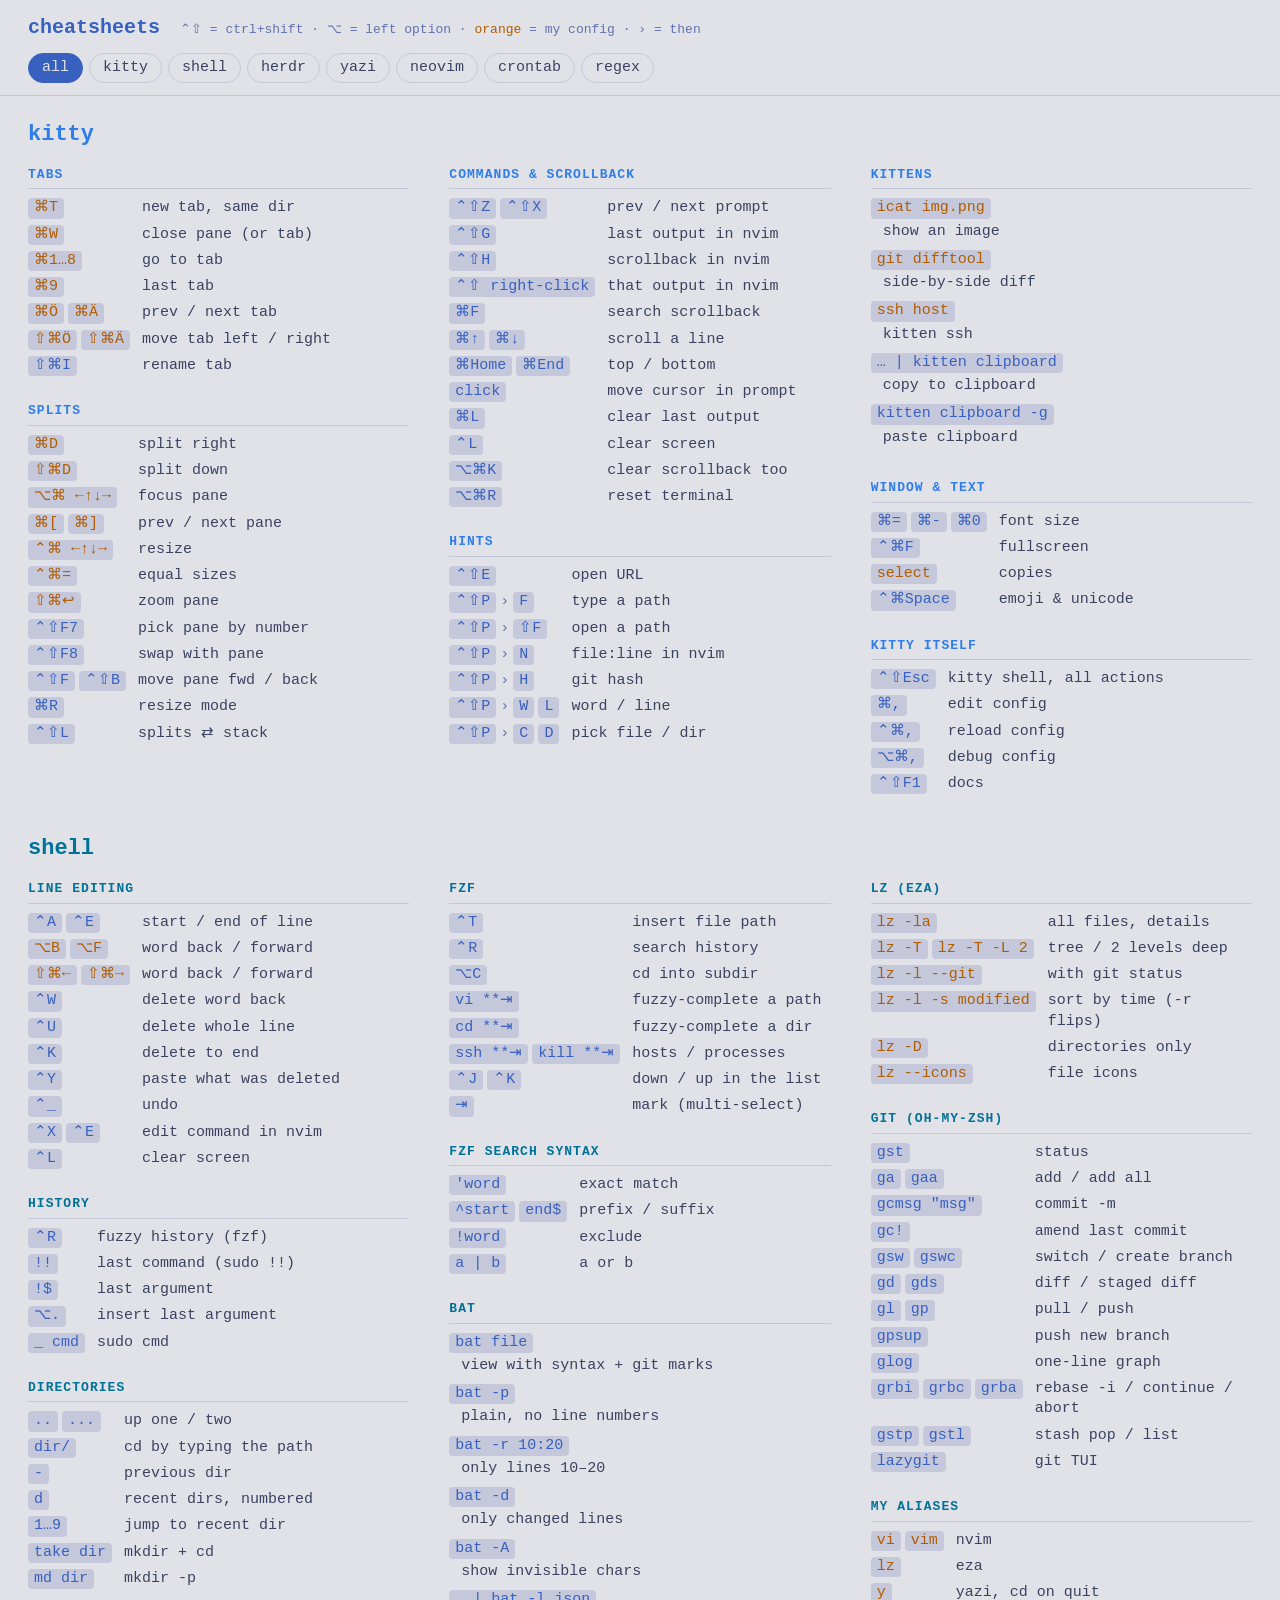
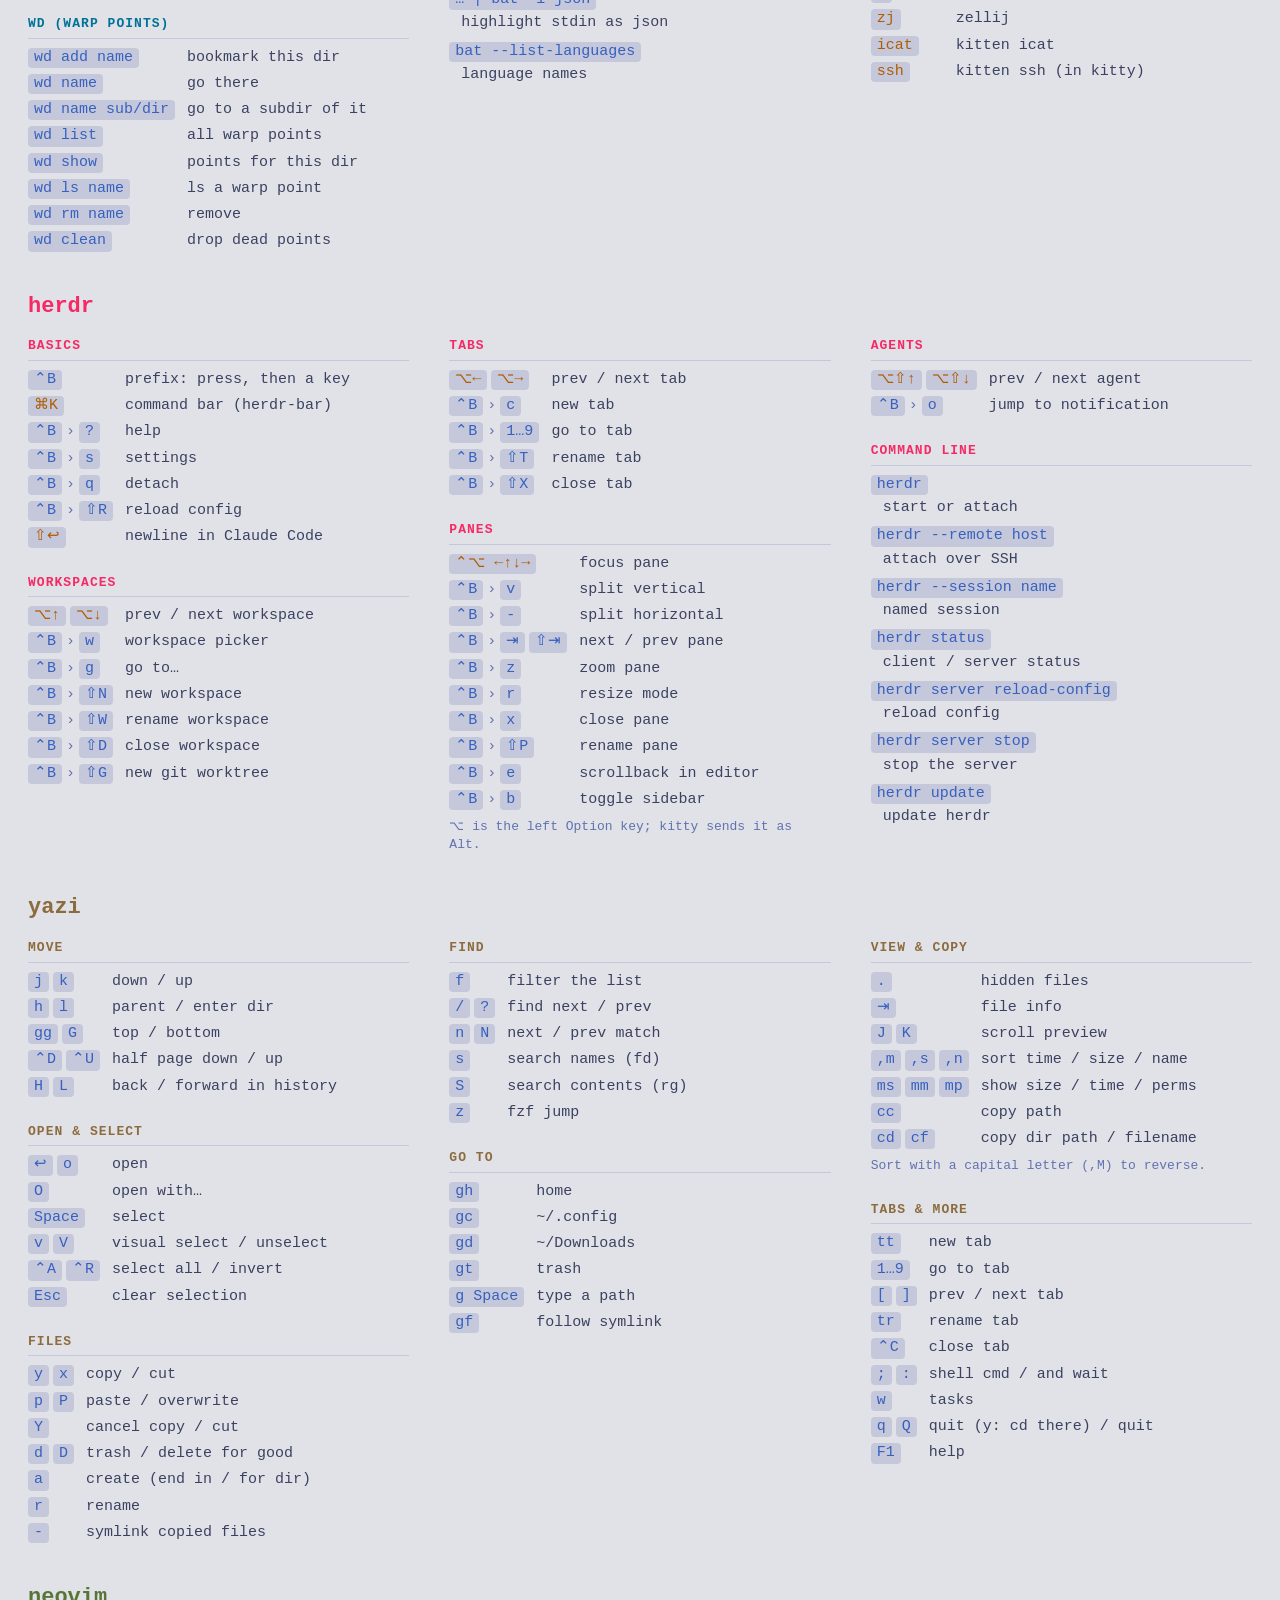
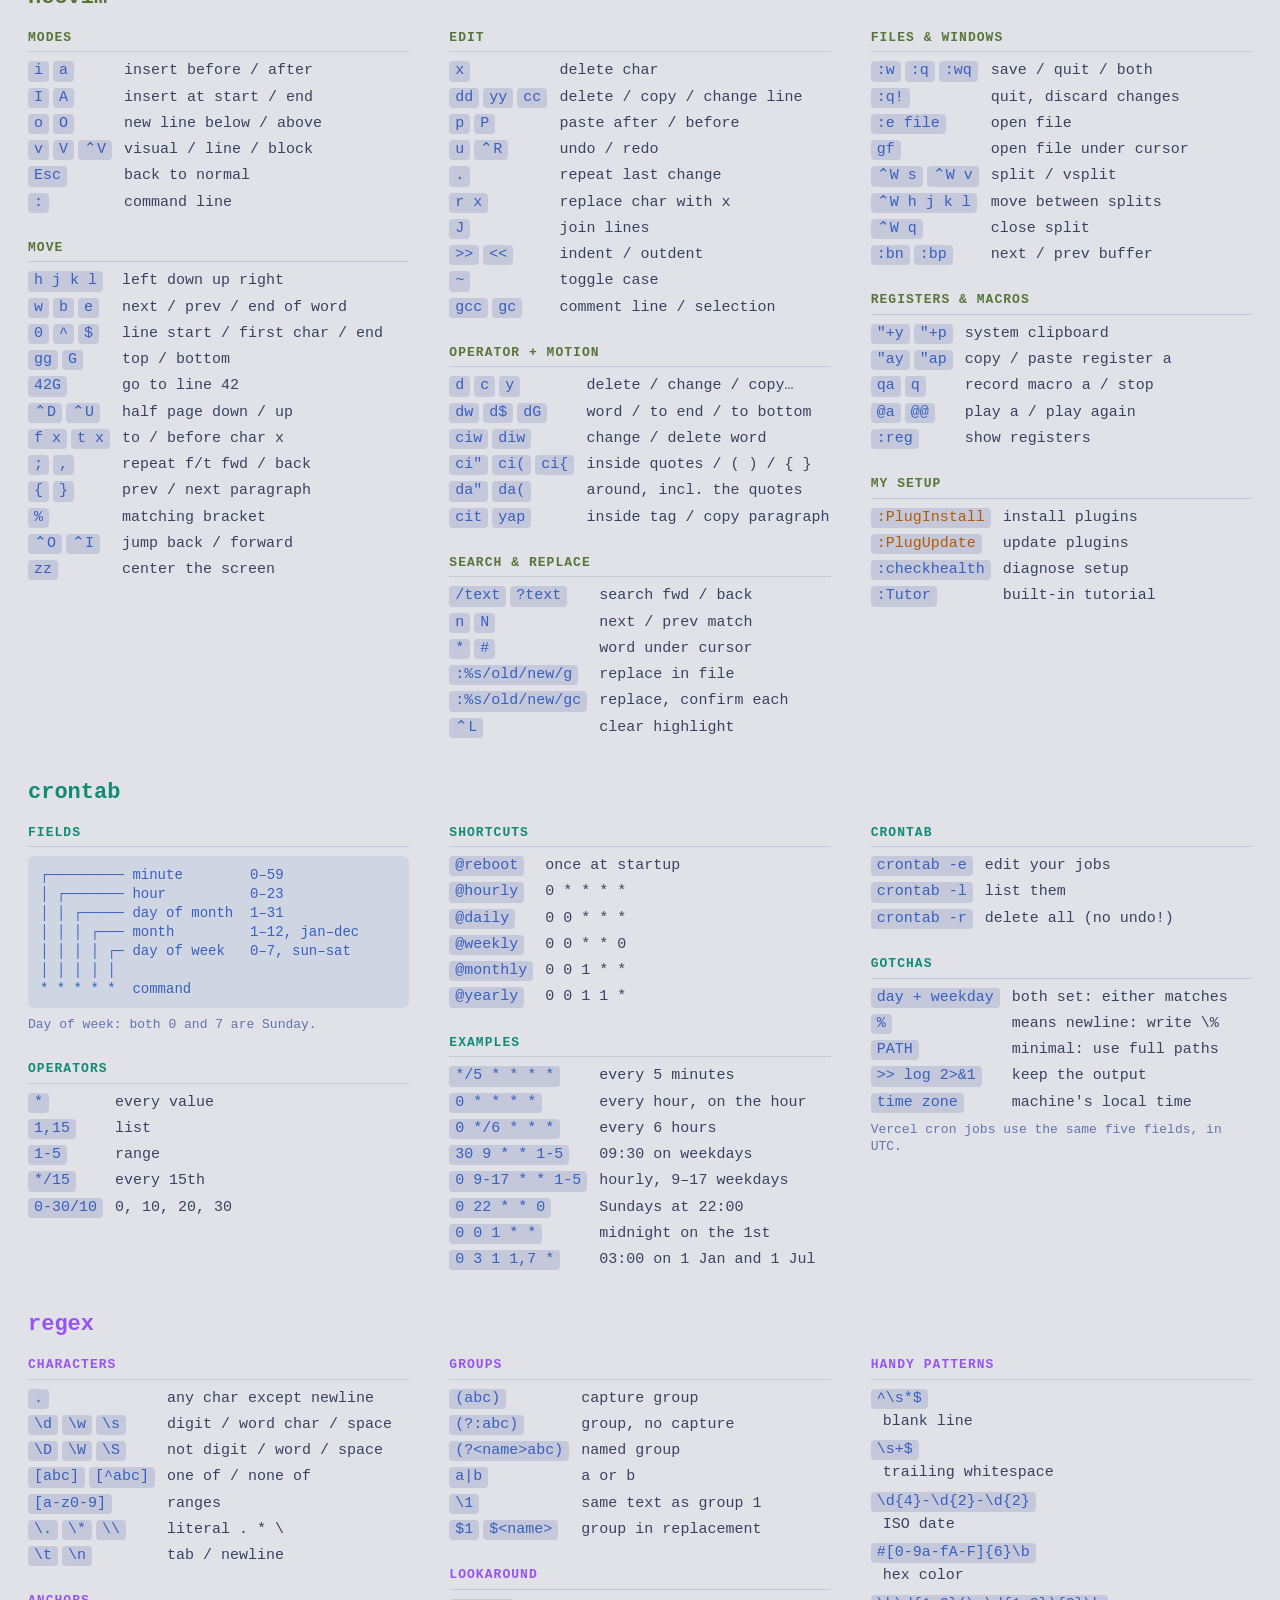
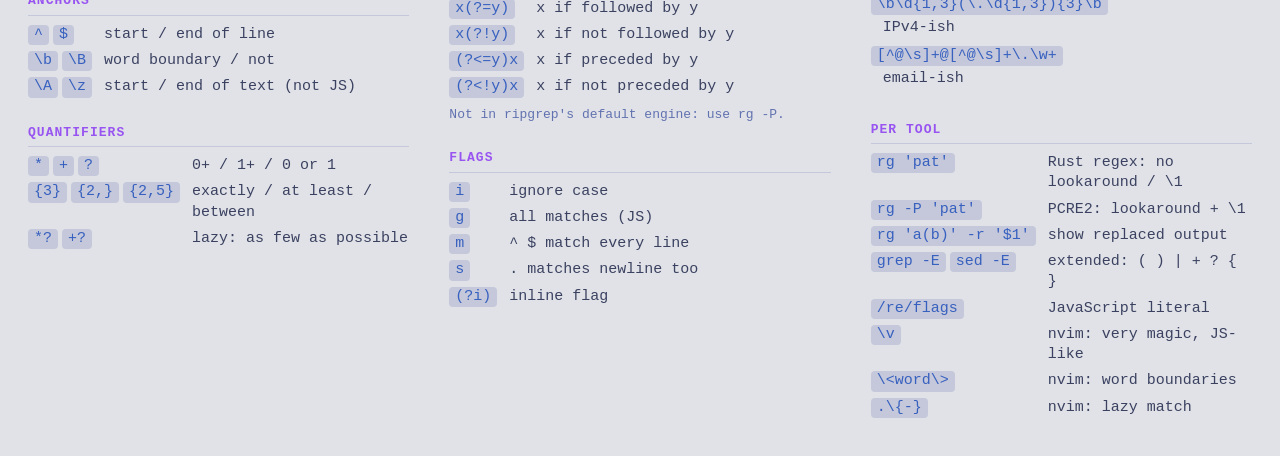
==== index.html @ fcb1e3c3 "Turn the kitty PNG into a cheatsheets website A static site for cheatsheet.kumara.dev with sheets fo" ====
<!doctype html>
<html lang="en">
<head>
  <meta charset="utf-8">
  <meta name="viewport" content="width=device-width, initial-scale=1, viewport-fit=cover">
  <title>cheatsheets</title>
  <meta name="description" content="Juhani Kumara's cheatsheets: kitty, shell, herdr, yazi, neovim, crontab and regex.">
  <meta name="theme-color" content="#1a1b26" media="(prefers-color-scheme: dark)">
  <meta name="theme-color" content="#e1e2e7" media="(prefers-color-scheme: light)">
  <meta name="apple-mobile-web-app-capable" content="yes">
  <meta name="mobile-web-app-capable" content="yes">
  <meta name="apple-mobile-web-app-title" content="cheatsheets">
  <meta name="apple-mobile-web-app-status-bar-style" content="black-translucent">
  <link rel="icon" href="favicon.svg" type="image/svg+xml">
  <link rel="apple-touch-icon" href="apple-touch-icon.png">
  <link rel="stylesheet" href="style.css">
</head>
<body>
  <header>
    <div class="title">
      <h1>cheatsheets</h1>
      <p class="legend">⌃⇧ = ctrl+shift · ⌥ = left option · <span class="mine">orange</span> = my config · › = then</p>
    </div>
    <nav aria-label="Sheets"></nav>
  </header>
  <main>
    <noscript>This page needs JavaScript to show the sheets.</noscript>
  </main>
  <script src="sheets.js"></script>
  <script src="app.js"></script>
</body>
</html>
---- style.css ----
/* Tokyo Night: Night in dark mode, Day in light mode. */
:root {
  --bg: #1a1b26;
  --surface: #16161e;
  --key-bg: #292e42;
  --line: #292e42;
  --fg: #c0caf5;
  --text: #a9b1d6;
  --muted: #737aa2;
  --mine: #ff9e64;
  --blue: #7aa2f7;
  --cyan: #7dcfff;
  --green: #9ece6a;
  --magenta: #bb9af7;
  --yellow: #e0af68;
  --red: #f7768e;
  --teal: #73daca;
  color-scheme: dark;
}
@media (prefers-color-scheme: light) {
  :root {
    --bg: #e1e2e7;
    --surface: #d0d5e3;
    --key-bg: #c4c8da;
    --line: #c4c8da;
    --fg: #3760bf;
    --text: #3b4261;
    --muted: #6172b0;
    --mine: #b15c00;
    --blue: #2e7de9;
    --cyan: #007197;
    --green: #587539;
    --magenta: #9854f1;
    --yellow: #8c6c3e;
    --red: #f52a65;
    --teal: #118c74;
    color-scheme: light;
  }
}

* { box-sizing: border-box; margin: 0; padding: 0; }

body {
  background: var(--bg);
  color: var(--text);
  font: 15px/1.35 ui-monospace, "SF Mono", "Hack Nerd Font", Menlo, Consolas, monospace;
  -webkit-text-size-adjust: 100%;
}

header {
  position: sticky;
  top: 0;
  z-index: 1;
  background: var(--bg);
  border-bottom: 1px solid var(--line);
  padding: 14px 28px 0;
}
.title { display: flex; flex-wrap: wrap; align-items: baseline; gap: 4px 20px; }
h1 { color: var(--fg); font-size: 20px; }
.legend { color: var(--muted); font-size: 13px; }
.legend .mine { color: var(--mine); }

nav { display: flex; gap: 6px; overflow-x: auto; padding: 12px 0; scrollbar-width: none; }
nav::-webkit-scrollbar { display: none; }
nav a {
  flex: none;
  color: var(--text);
  text-decoration: none;
  border: 1px solid var(--line);
  border-radius: 999px;
  padding: 4px 13px;
}
nav a:hover { color: var(--accent); border-color: var(--accent); }
nav a[aria-current="page"] { color: var(--bg); background: var(--accent); border-color: var(--accent); }

main { padding: 24px 28px 48px; }
[data-view="all"] article + article { margin-top: 40px; }
article[hidden] { display: none; }
h2 { color: var(--accent); font-size: 22px; margin-bottom: 16px; }
[data-view]:not([data-view="all"]) h2 { display: none; }

.sections { columns: 20rem; column-gap: 40px; }
section { break-inside: avoid; margin-bottom: 26px; }
h3 {
  color: var(--accent);
  font-size: 13px;
  text-transform: uppercase;
  letter-spacing: 0.08em;
  padding-bottom: 5px;
  margin-bottom: 9px;
  border-bottom: 1px solid var(--line);
}

dl { display: grid; grid-template-columns: fit-content(58%) 1fr; gap: 6px 12px; align-items: baseline; }
dt { display: flex; flex-wrap: wrap; align-items: baseline; gap: 4px; }
kbd {
  font: inherit;
  color: var(--fg);
  background: var(--key-bg);
  border-radius: 4px;
  padding: 0 6px;
  white-space: pre;
}
.mine kbd { color: var(--mine); }
.then { color: var(--muted); }
dd { min-width: 0; }
dl.stack { grid-template-columns: 1fr; gap: 3px; }
dl.stack dd { padding-left: 12px; margin-bottom: 5px; }

pre {
  font: inherit;
  font-size: 14px;
  color: var(--fg);
  background: var(--surface);
  border-radius: 6px;
  padding: 10px 12px;
  overflow-x: auto;
}
.note { color: var(--muted); font-size: 13px; margin-top: 8px; }

@media (max-width: 600px) {
  header { padding: 12px 16px 0; }
  main { padding: 18px 16px 40px; }
  .legend { font-size: 12px; }
  pre { font-size: 13px; }
}
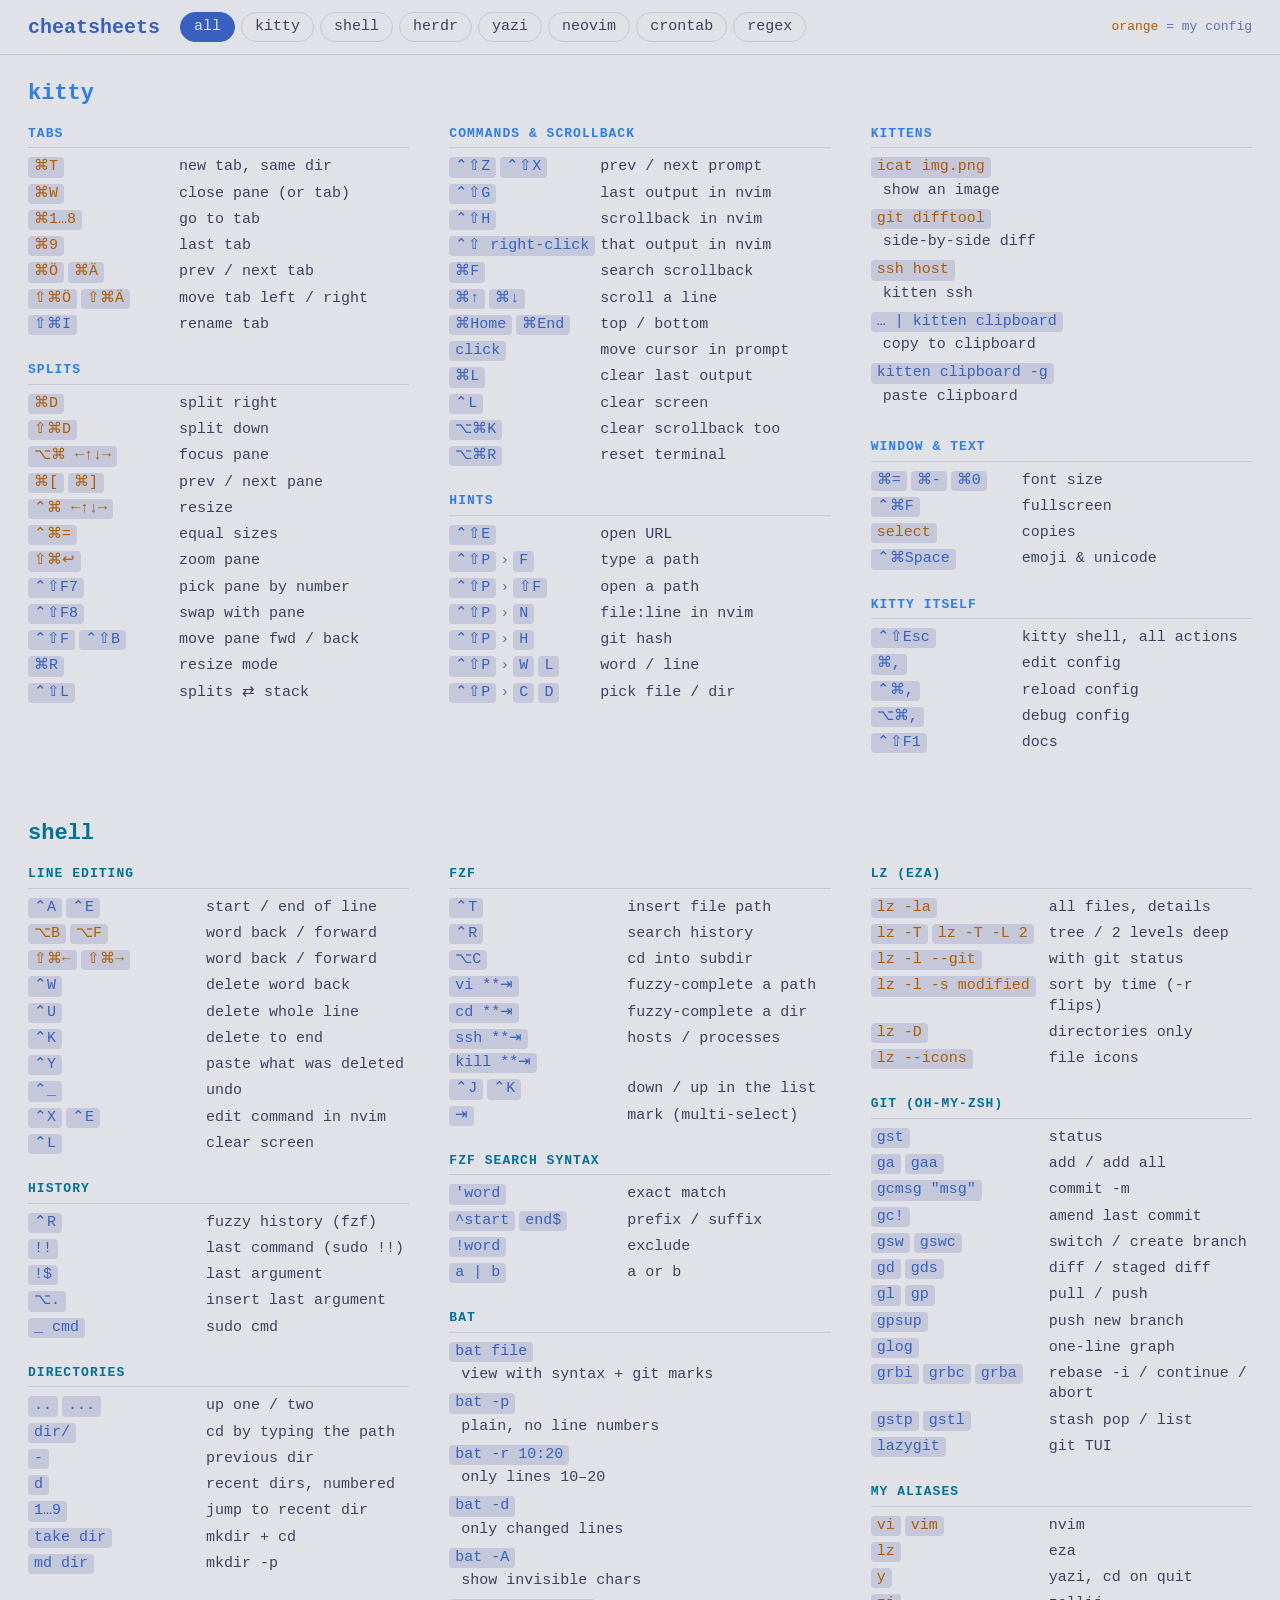
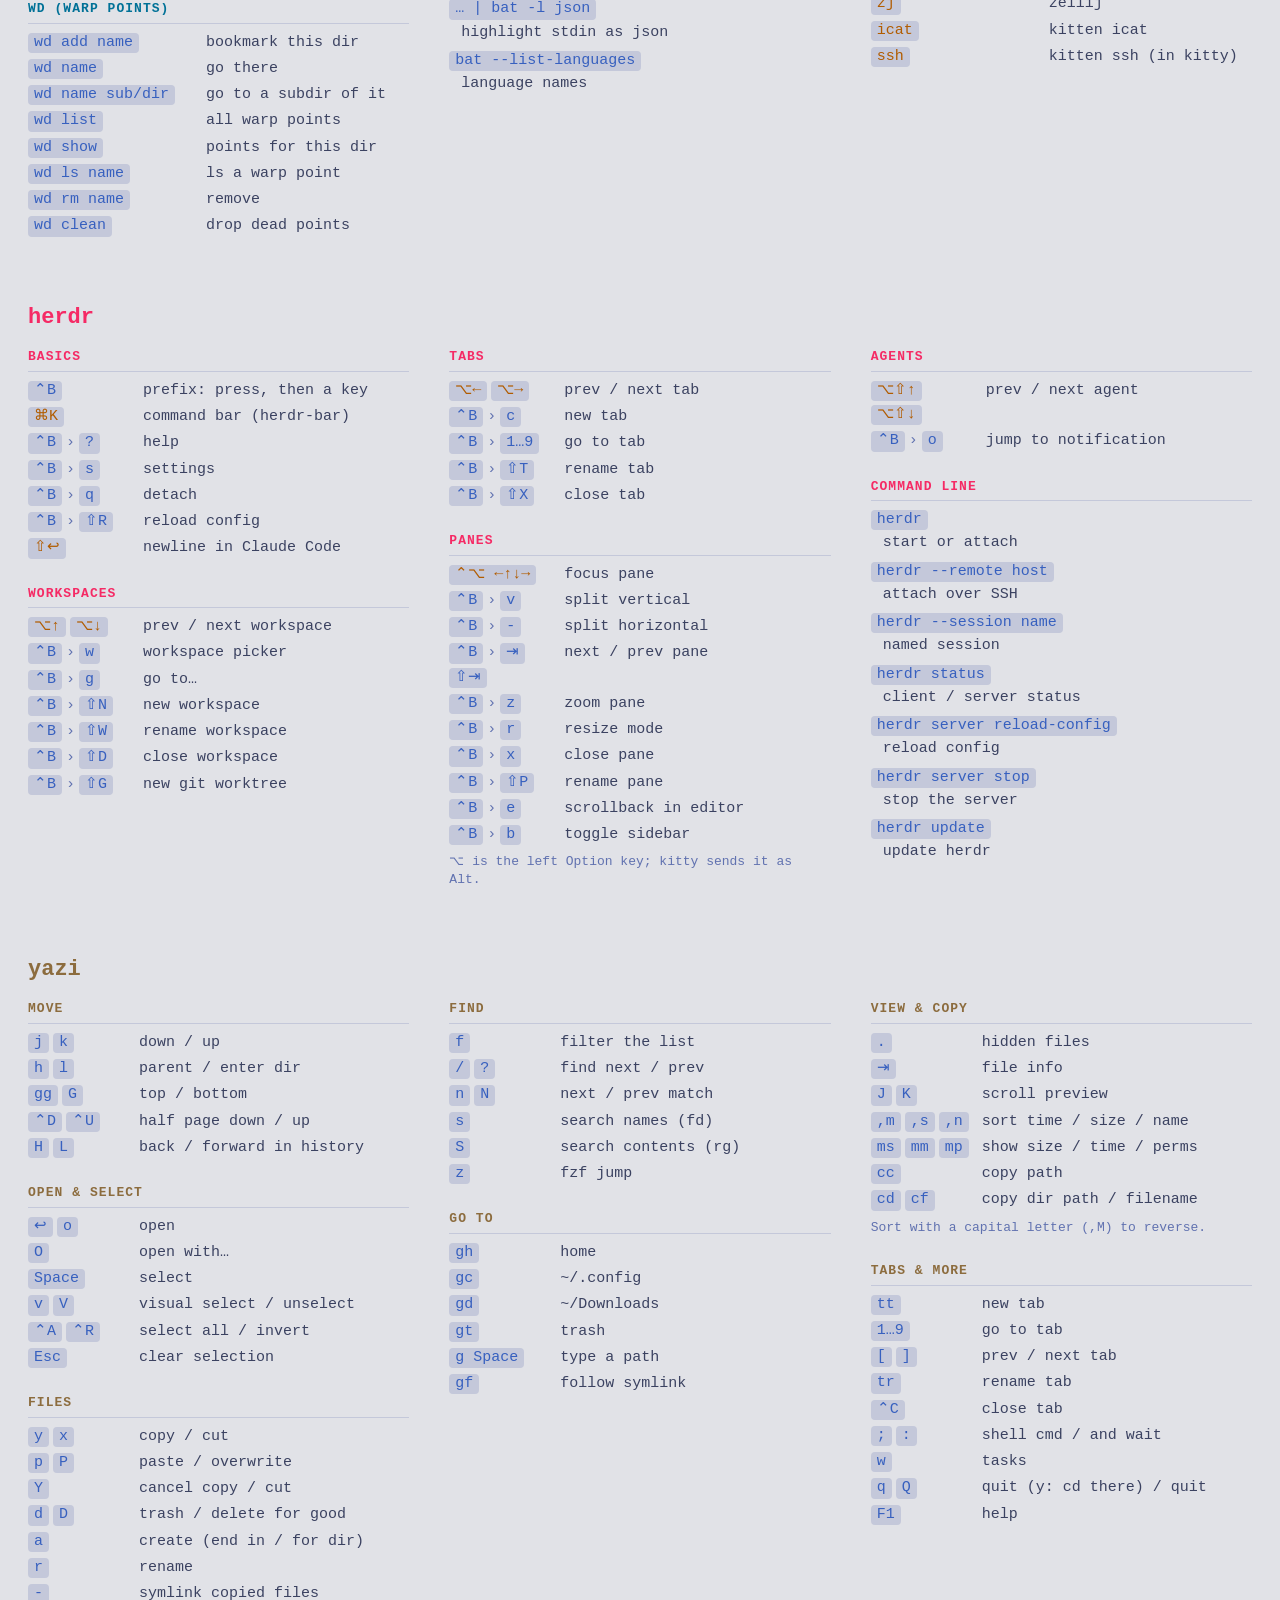
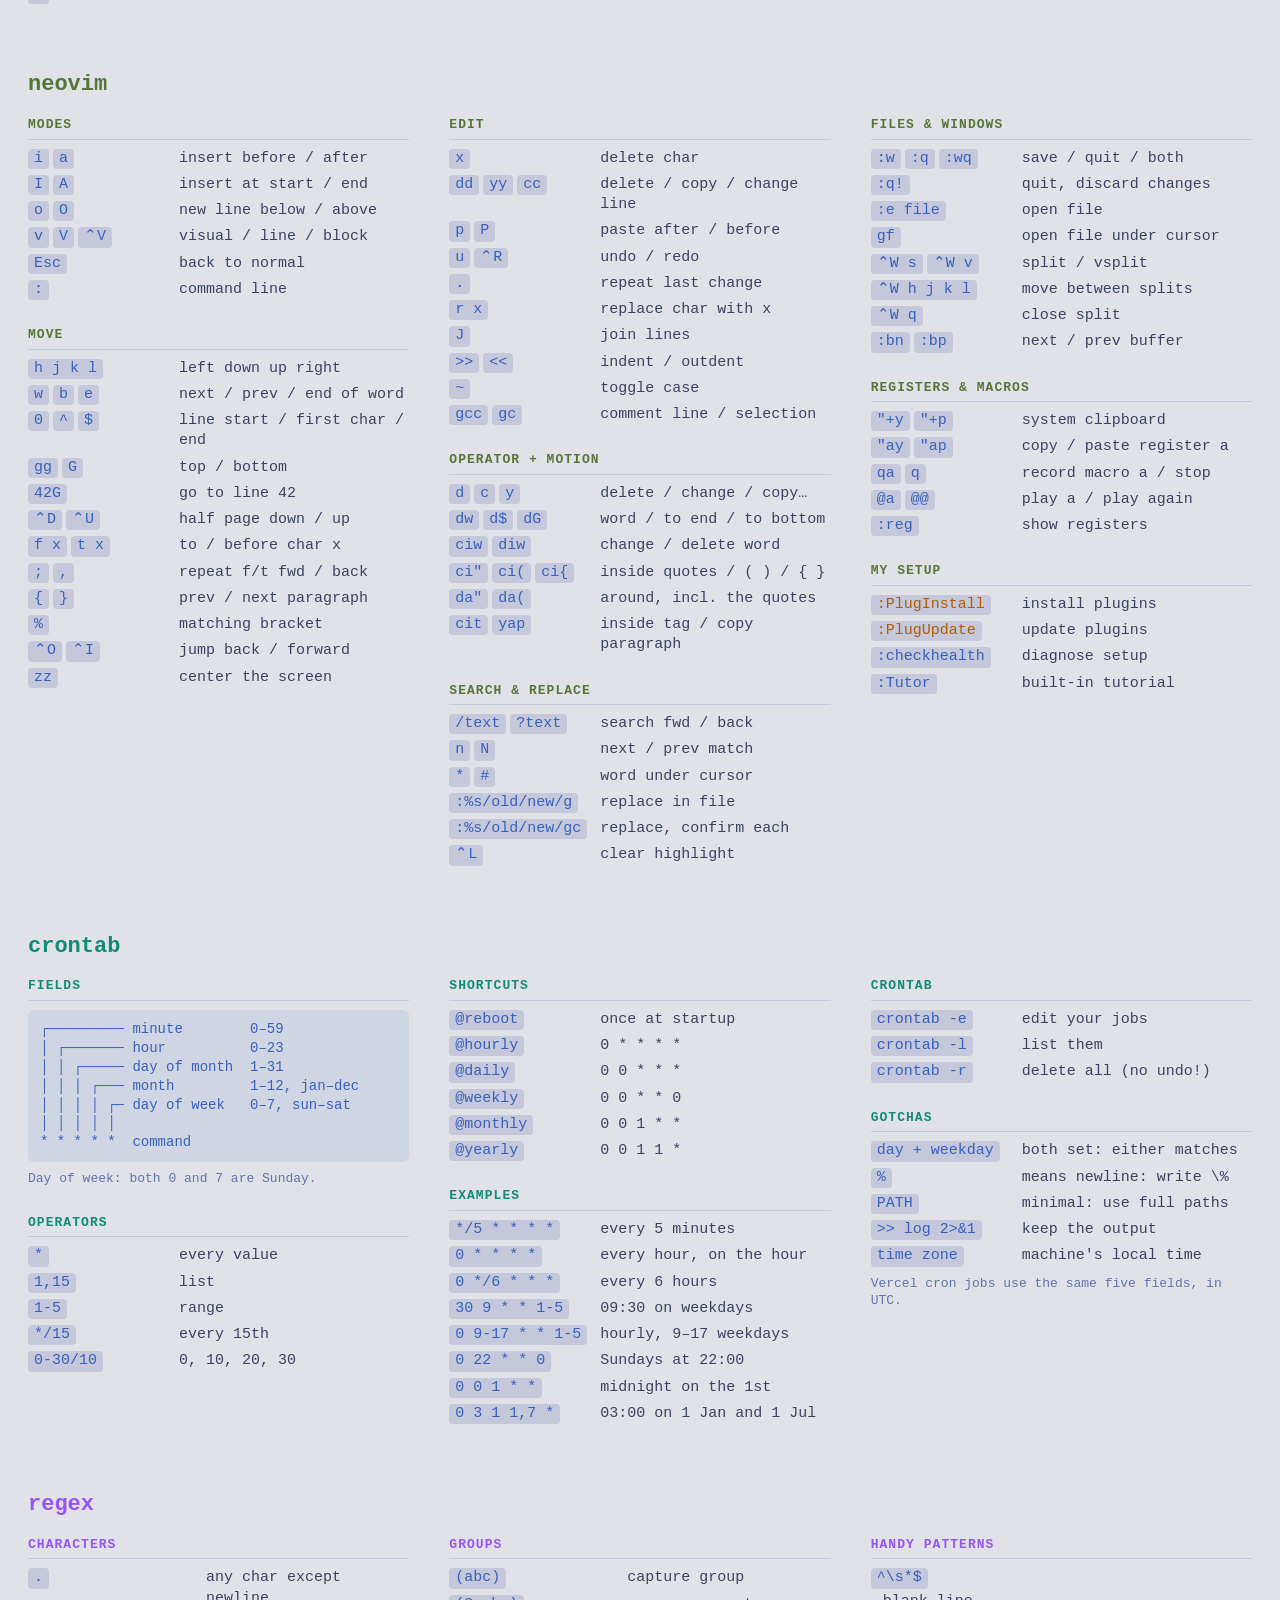
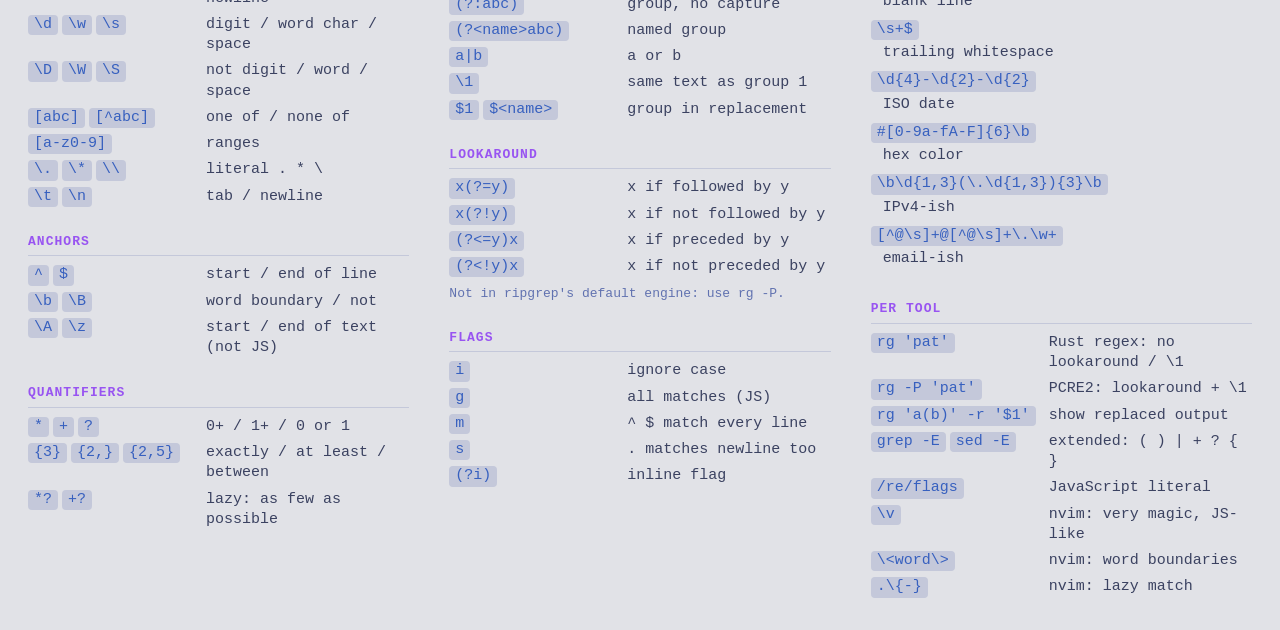
==== commit 320aac6a: "Move to cheat.kumara.dev, slimmer header, aligned columns The tabs share the title row and the legen" ====
--- a/index.html
+++ b/index.html
@@ -17,11 +17,9 @@
 </head>
 <body>
   <header>
-    <div class="title">
-      <h1>cheatsheets</h1>
-      <p class="legend">⌃⇧ = ctrl+shift · ⌥ = left option · <span class="mine">orange</span> = my config · › = then</p>
-    </div>
+    <h1>cheatsheets</h1>
     <nav aria-label="Sheets"></nav>
+    <p class="legend"><span class="mine">orange</span> = my config</p>
   </header>
   <main>
     <noscript>This page needs JavaScript to show the sheets.</noscript>
--- a/style.css
+++ b/style.css
@@ -51,16 +51,18 @@
   position: sticky;
   top: 0;
   z-index: 1;
+  display: flex;
+  align-items: center;
+  gap: 0 20px;
   background: var(--bg);
   border-bottom: 1px solid var(--line);
-  padding: 14px 28px 0;
+  padding: 0 28px;
 }
-.title { display: flex; flex-wrap: wrap; align-items: baseline; gap: 4px 20px; }
-h1 { color: var(--fg); font-size: 20px; }
-.legend { color: var(--muted); font-size: 13px; }
+h1 { color: var(--fg); font-size: 20px; flex: none; }
+.legend { color: var(--muted); font-size: 13px; flex: none; margin-left: auto; }
 .legend .mine { color: var(--mine); }
 
-nav { display: flex; gap: 6px; overflow-x: auto; padding: 12px 0; scrollbar-width: none; }
+nav { display: flex; gap: 6px; min-width: 0; overflow-x: auto; padding: 12px 0; scrollbar-width: none; }
 nav::-webkit-scrollbar { display: none; }
 nav a {
   flex: none;
@@ -80,7 +82,9 @@
 [data-view]:not([data-view="all"]) h2 { display: none; }
 
 .sections { columns: 20rem; column-gap: 40px; }
-section { break-inside: avoid; margin-bottom: 26px; }
+/* Padding, not margin: Chrome carries a margin over to the top of the next
+   column, which pushes that column's first section down. */
+section { break-inside: avoid; padding-bottom: 26px; }
 h3 {
   color: var(--accent);
   font-size: 13px;
@@ -91,7 +95,9 @@
   border-bottom: 1px solid var(--line);
 }
 
-dl { display: grid; grid-template-columns: fit-content(58%) 1fr; gap: 6px 12px; align-items: baseline; }
+/* --key-w is the widest key in the whole sheet (set by app.js), so every
+   section's descriptions start at the same place. */
+dl { display: grid; grid-template-columns: var(--key-w, fit-content(58%)) 1fr; gap: 6px 12px; align-items: baseline; }
 dt { display: flex; flex-wrap: wrap; align-items: baseline; gap: 4px; }
 kbd {
   font: inherit;
@@ -118,8 +124,10 @@
 }
 .note { color: var(--muted); font-size: 13px; margin-top: 8px; }
 
-@media (max-width: 600px) {
-  header { padding: 12px 16px 0; }
+/* Phones: title and legend share the first row, tabs scroll on the second. */
+@media (max-width: 760px) {
+  header { flex-wrap: wrap; padding: 12px 16px 0; }
+  nav { order: 1; flex-basis: 100%; }
   main { padding: 18px 16px 40px; }
   .legend { font-size: 12px; }
   pre { font-size: 13px; }
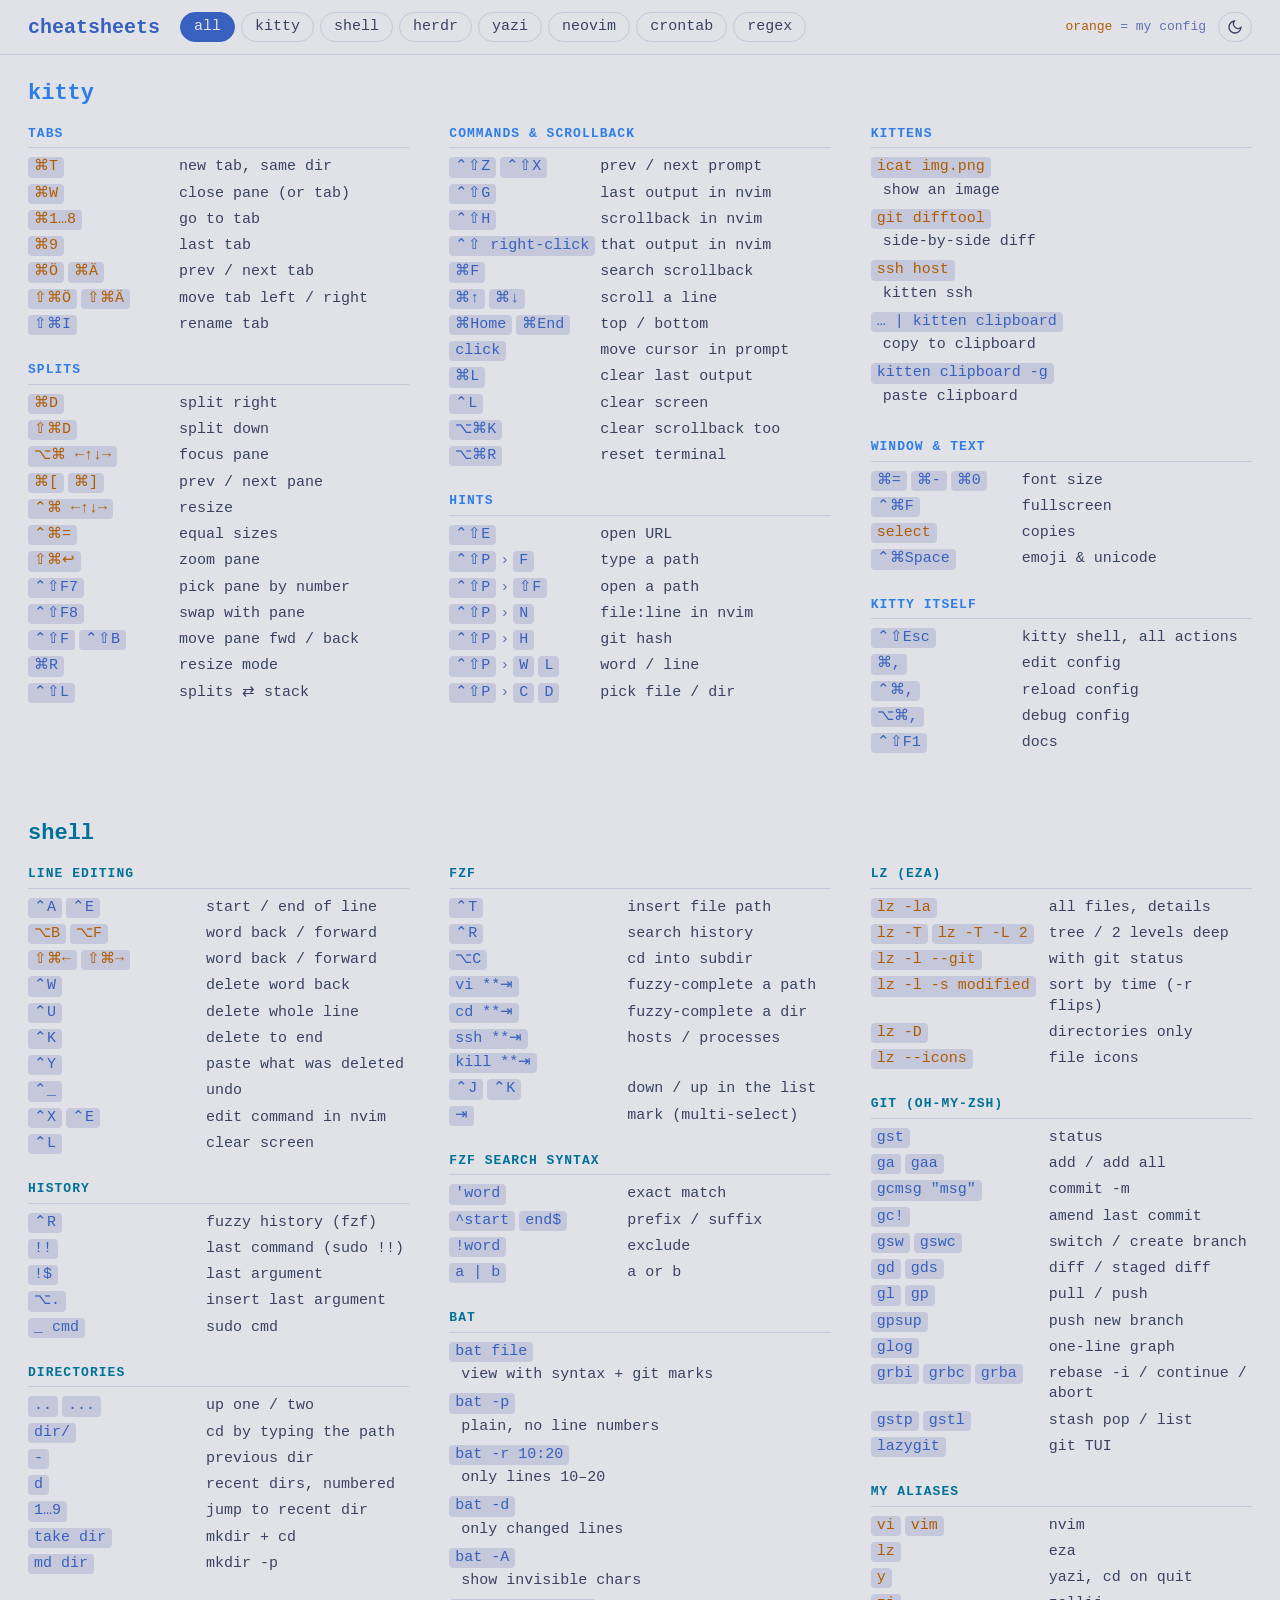
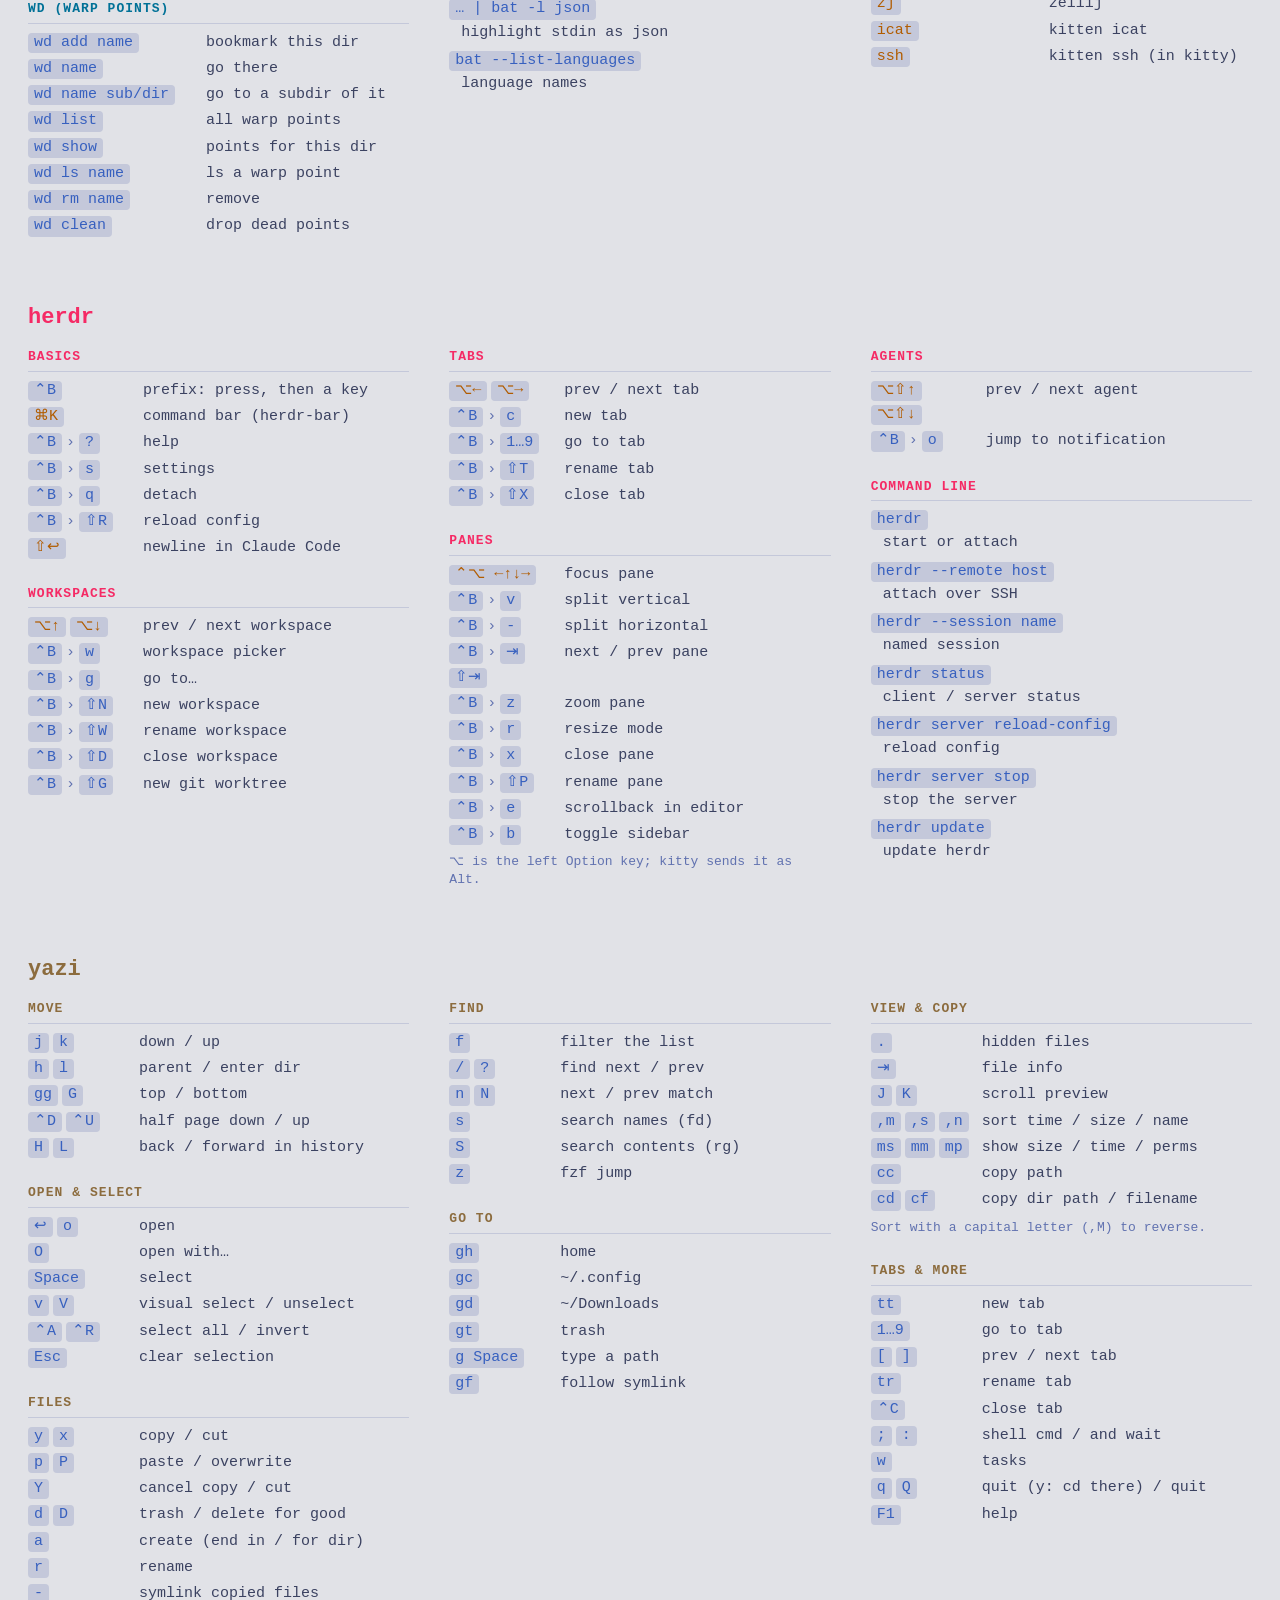
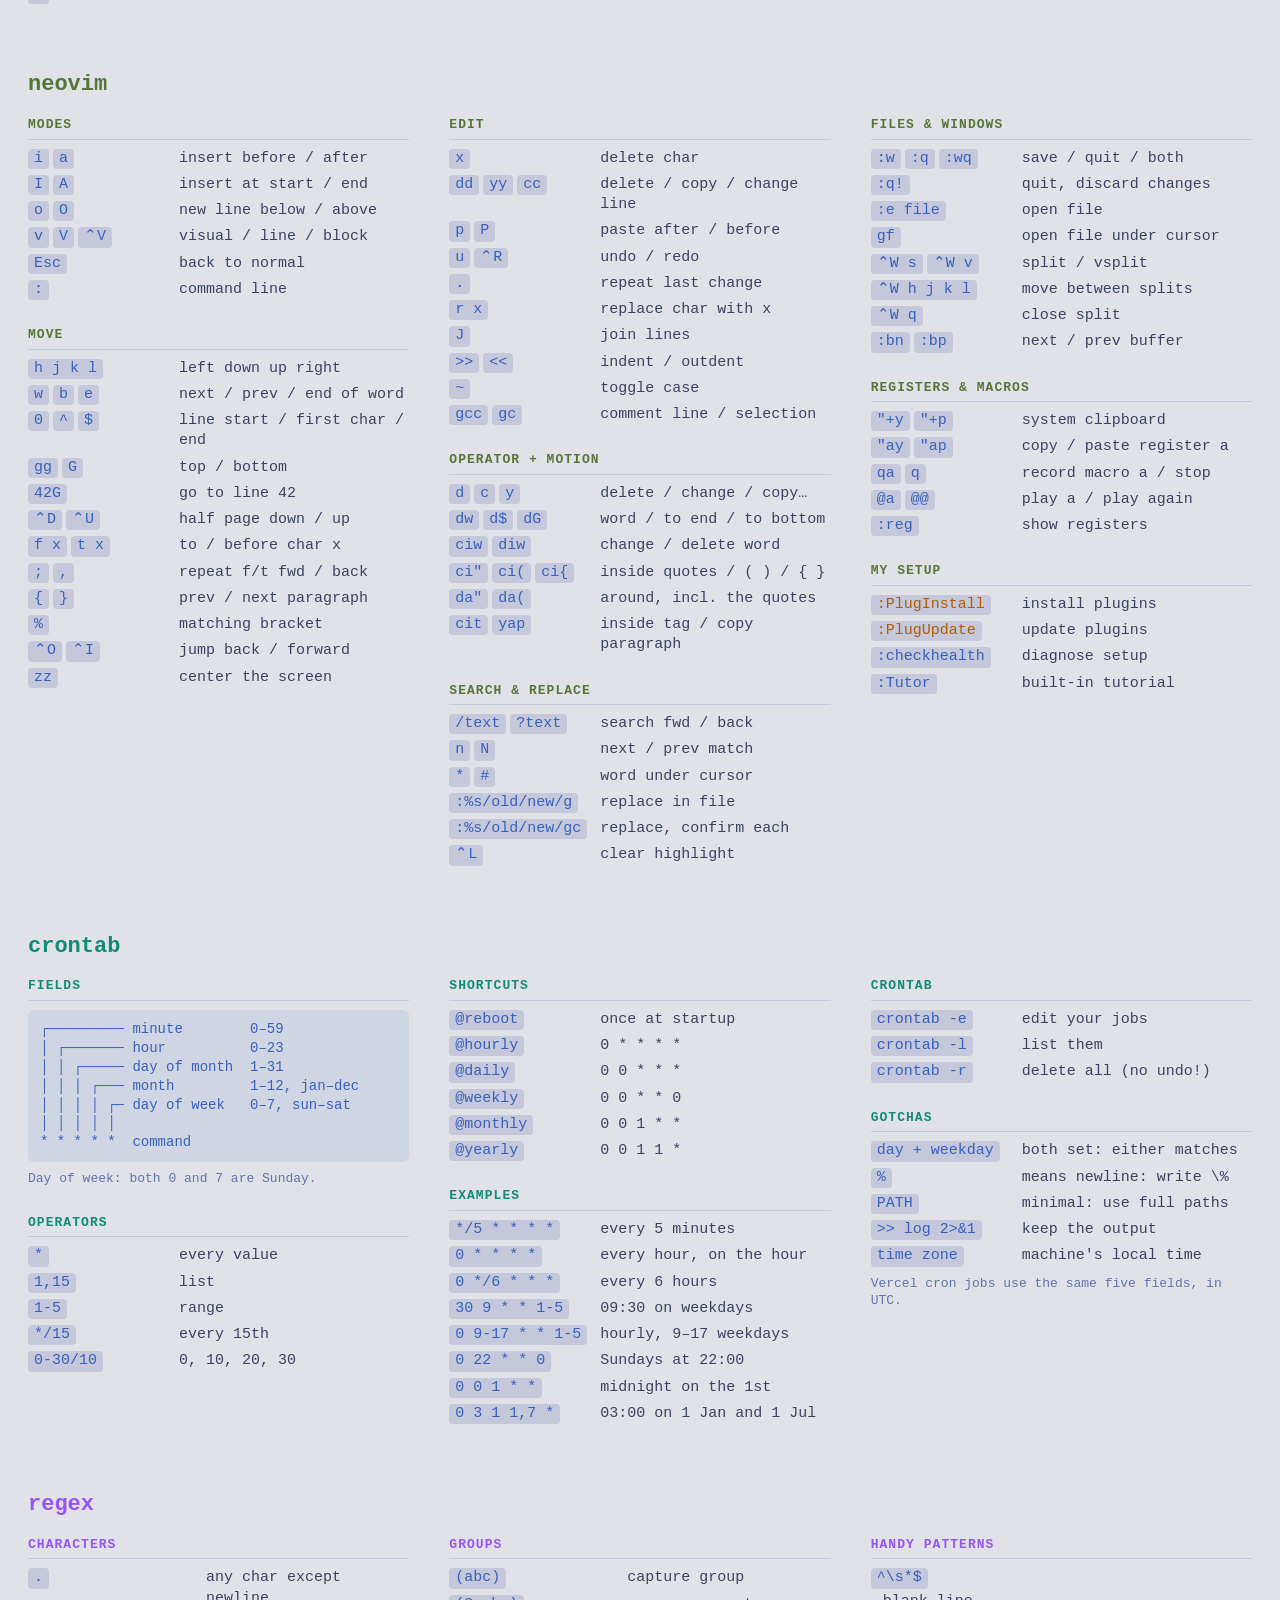
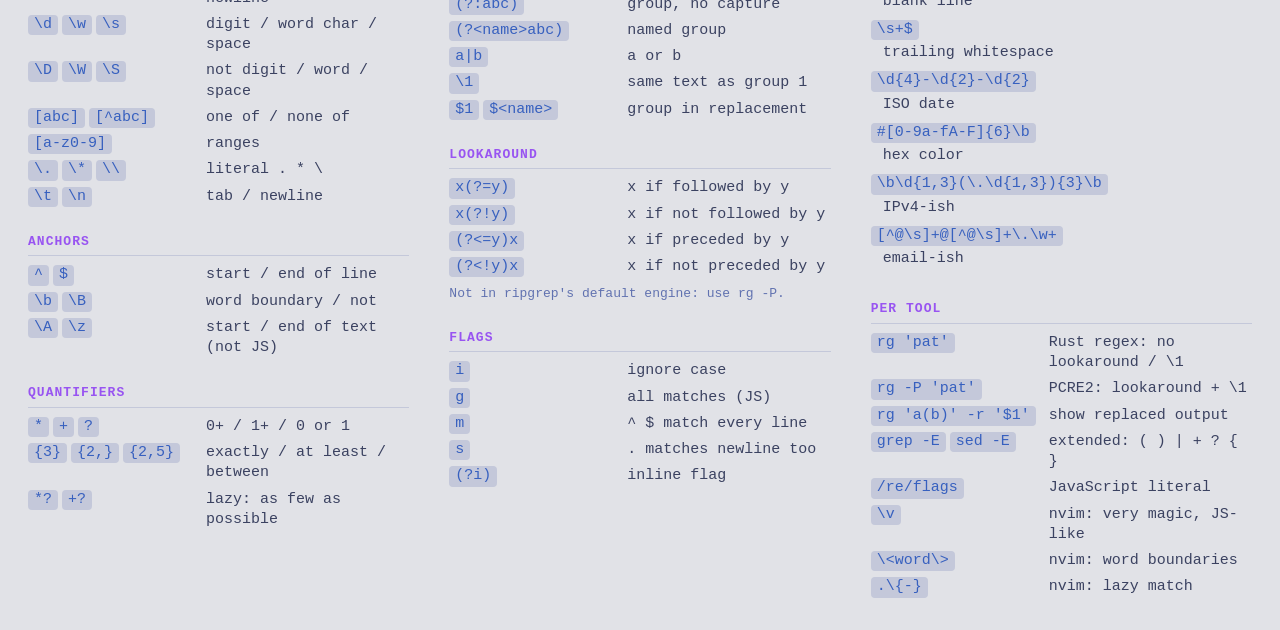
==== commit 56f7dfe5: "Day/night switch Follows the system by default; the button flips the shown theme and flipping back t" ====
--- a/index.html
+++ b/index.html
@@ -14,12 +14,14 @@
   <link rel="icon" href="favicon.svg" type="image/svg+xml">
   <link rel="apple-touch-icon" href="apple-touch-icon.png">
   <link rel="stylesheet" href="style.css">
+  <script src="theme.js"></script>
 </head>
 <body>
   <header>
     <h1>cheatsheets</h1>
     <nav aria-label="Sheets"></nav>
     <p class="legend"><span class="mine">orange</span> = my config</p>
+    <button id="theme" type="button"></button>
   </header>
   <main>
     <noscript>This page needs JavaScript to show the sheets.</noscript>
--- a/style.css
+++ b/style.css
@@ -1,42 +1,25 @@
-/* Tokyo Night: Night in dark mode, Day in light mode. */
+/* Tokyo Night: light-dark(Day, Night). It follows the system unless theme.js
+   sets data-theme from the day/night switch. */
 :root {
-  --bg: #1a1b26;
-  --surface: #16161e;
-  --key-bg: #292e42;
-  --line: #292e42;
-  --fg: #c0caf5;
-  --text: #a9b1d6;
-  --muted: #737aa2;
-  --mine: #ff9e64;
-  --blue: #7aa2f7;
-  --cyan: #7dcfff;
-  --green: #9ece6a;
-  --magenta: #bb9af7;
-  --yellow: #e0af68;
-  --red: #f7768e;
-  --teal: #73daca;
-  color-scheme: dark;
+  --bg: light-dark(#e1e2e7, #1a1b26);
+  --surface: light-dark(#d0d5e3, #16161e);
+  --key-bg: light-dark(#c4c8da, #292e42);
+  --line: light-dark(#c4c8da, #292e42);
+  --fg: light-dark(#3760bf, #c0caf5);
+  --text: light-dark(#3b4261, #a9b1d6);
+  --muted: light-dark(#6172b0, #737aa2);
+  --mine: light-dark(#b15c00, #ff9e64);
+  --blue: light-dark(#2e7de9, #7aa2f7);
+  --cyan: light-dark(#007197, #7dcfff);
+  --green: light-dark(#587539, #9ece6a);
+  --magenta: light-dark(#9854f1, #bb9af7);
+  --yellow: light-dark(#8c6c3e, #e0af68);
+  --red: light-dark(#f52a65, #f7768e);
+  --teal: light-dark(#118c74, #73daca);
+  color-scheme: light dark;
 }
-@media (prefers-color-scheme: light) {
-  :root {
-    --bg: #e1e2e7;
-    --surface: #d0d5e3;
-    --key-bg: #c4c8da;
-    --line: #c4c8da;
-    --fg: #3760bf;
-    --text: #3b4261;
-    --muted: #6172b0;
-    --mine: #b15c00;
-    --blue: #2e7de9;
-    --cyan: #007197;
-    --green: #587539;
-    --magenta: #9854f1;
-    --yellow: #8c6c3e;
-    --red: #f52a65;
-    --teal: #118c74;
-    color-scheme: light;
-  }
-}
+:root[data-theme="light"] { color-scheme: light; }
+:root[data-theme="dark"] { color-scheme: dark; }
 
 * { box-sizing: border-box; margin: 0; padding: 0; }
 
@@ -61,6 +44,21 @@
 h1 { color: var(--fg); font-size: 20px; flex: none; }
 .legend { color: var(--muted); font-size: 13px; flex: none; margin-left: auto; }
 .legend .mine { color: var(--mine); }
+
+#theme {
+  flex: none;
+  display: flex;
+  align-items: center;
+  color: var(--text);
+  background: none;
+  border: 1px solid var(--line);
+  border-radius: 999px;
+  padding: 6px 8px;
+  margin-left: -8px;
+  cursor: pointer;
+}
+#theme:hover { color: var(--fg); border-color: var(--fg); }
+#theme svg { width: 16px; height: 16px; fill: none; stroke: currentColor; stroke-width: 2; stroke-linecap: round; }
 
 nav { display: flex; gap: 6px; min-width: 0; overflow-x: auto; padding: 12px 0; scrollbar-width: none; }
 nav::-webkit-scrollbar { display: none; }
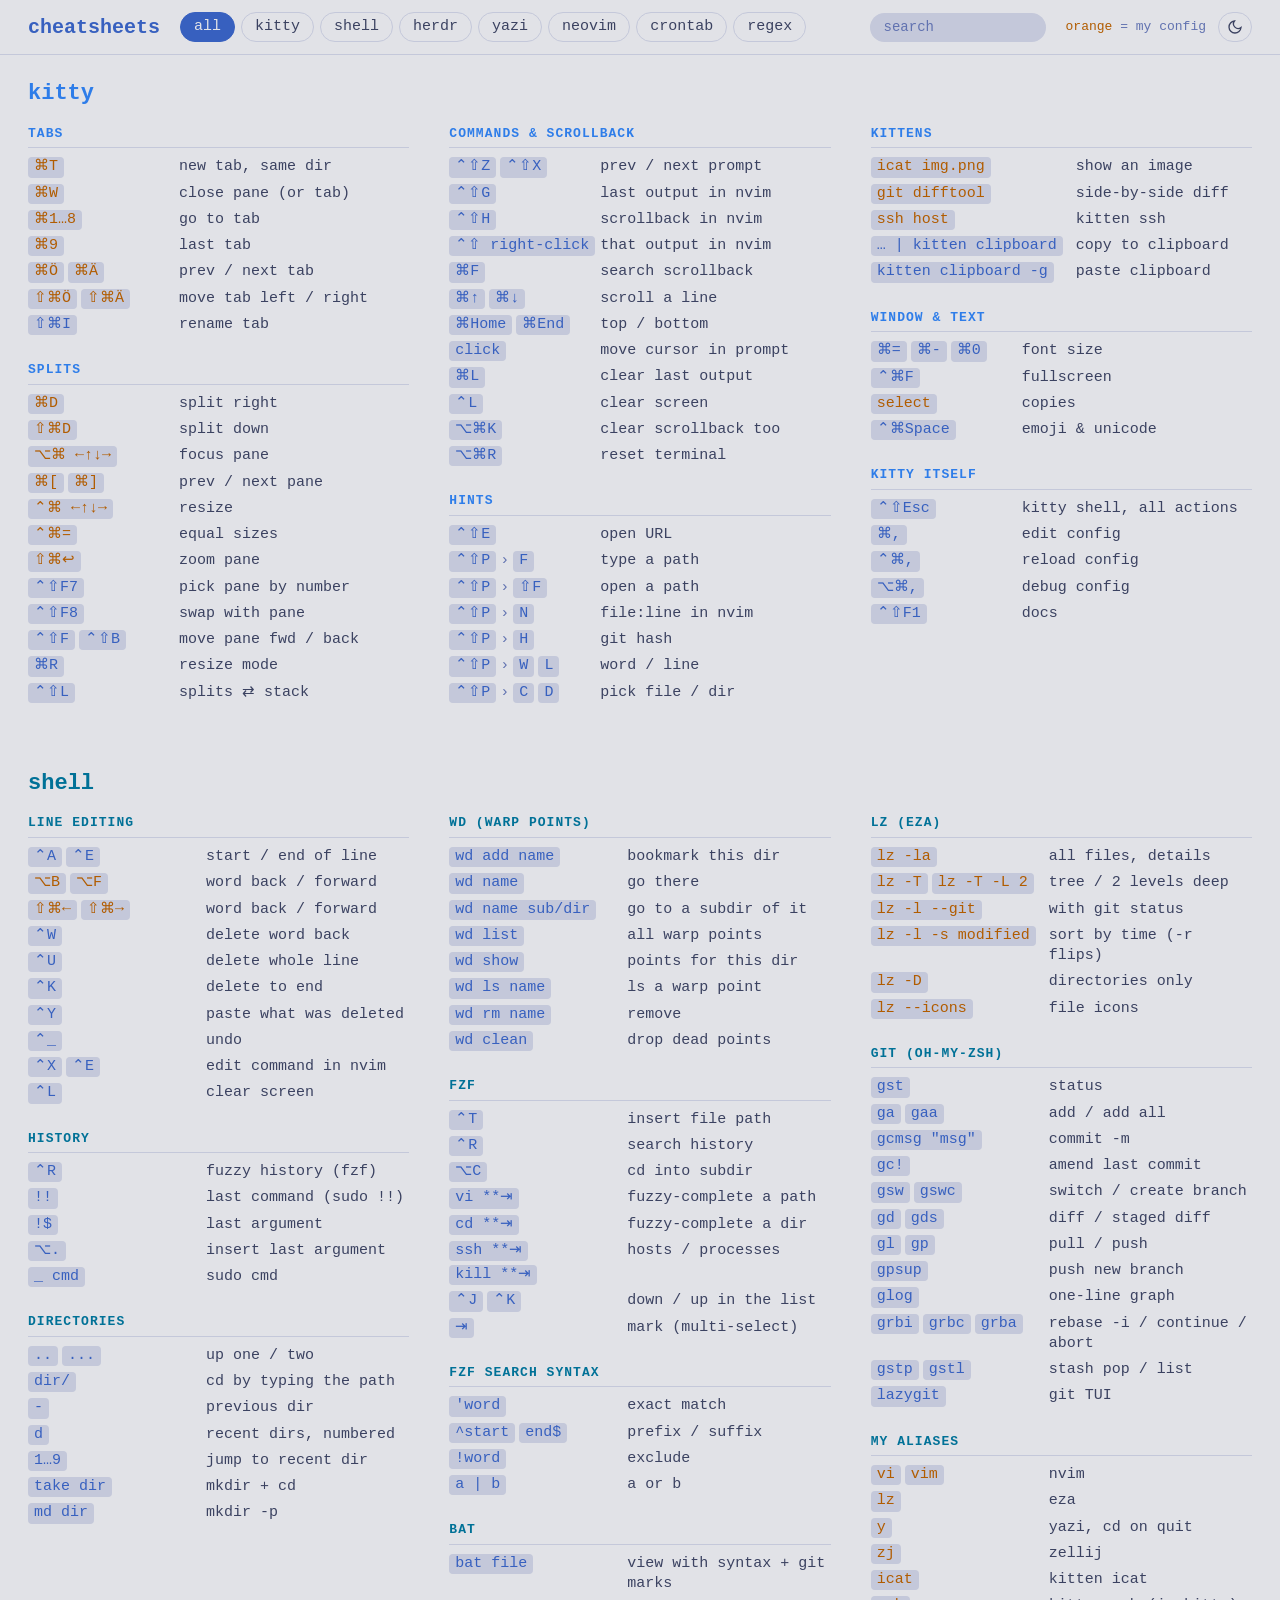
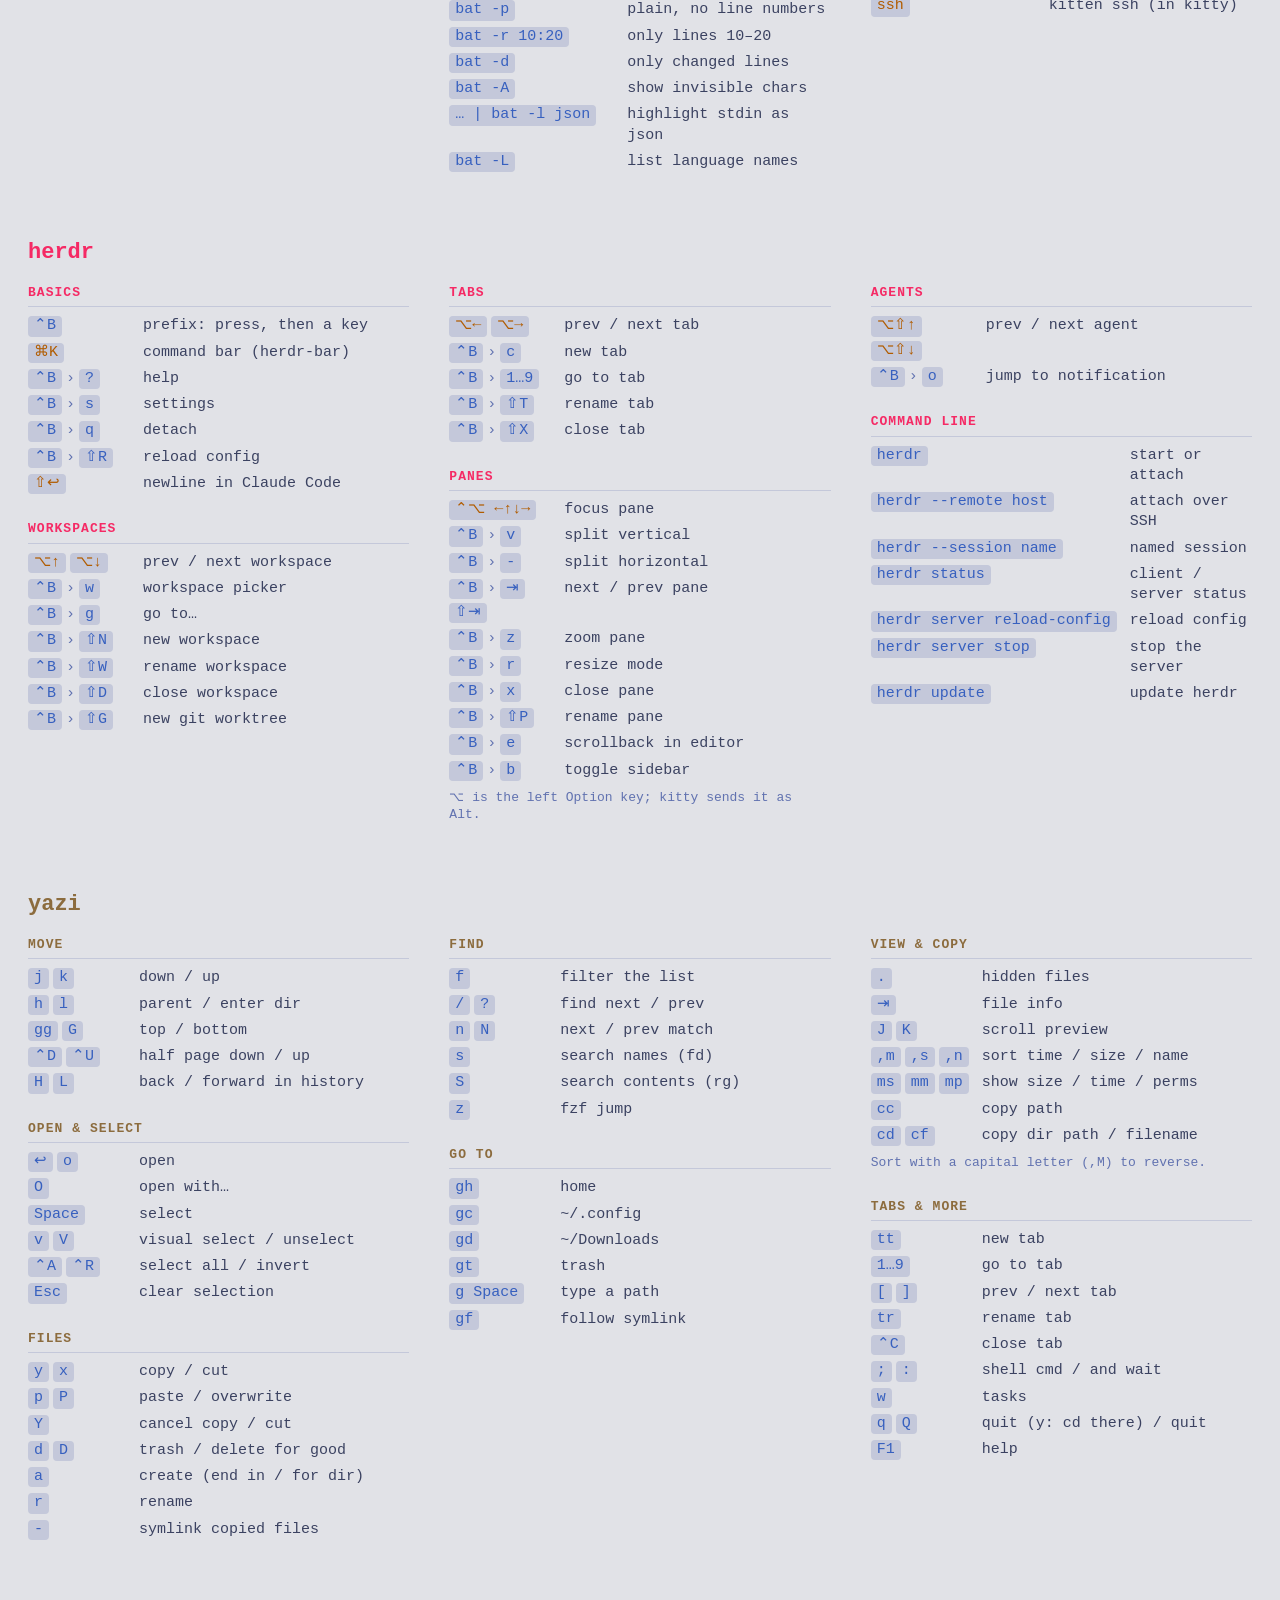
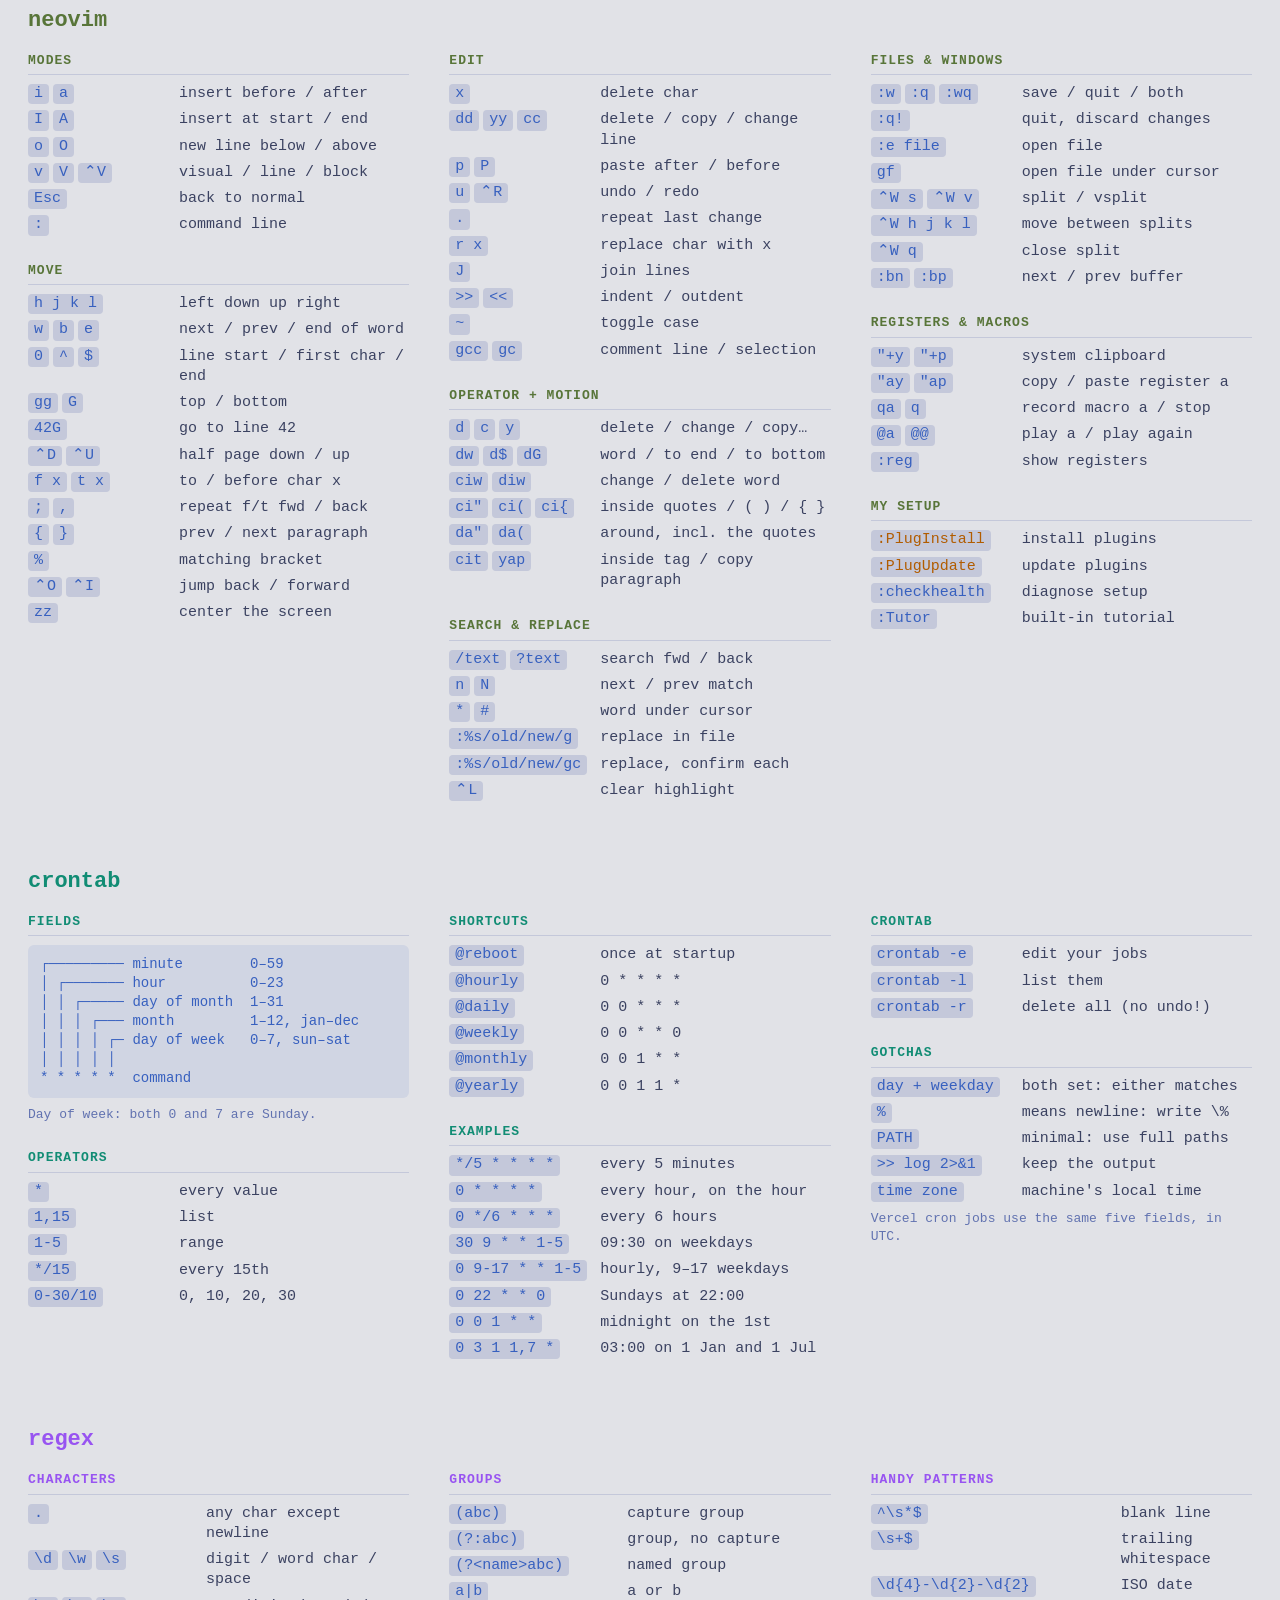
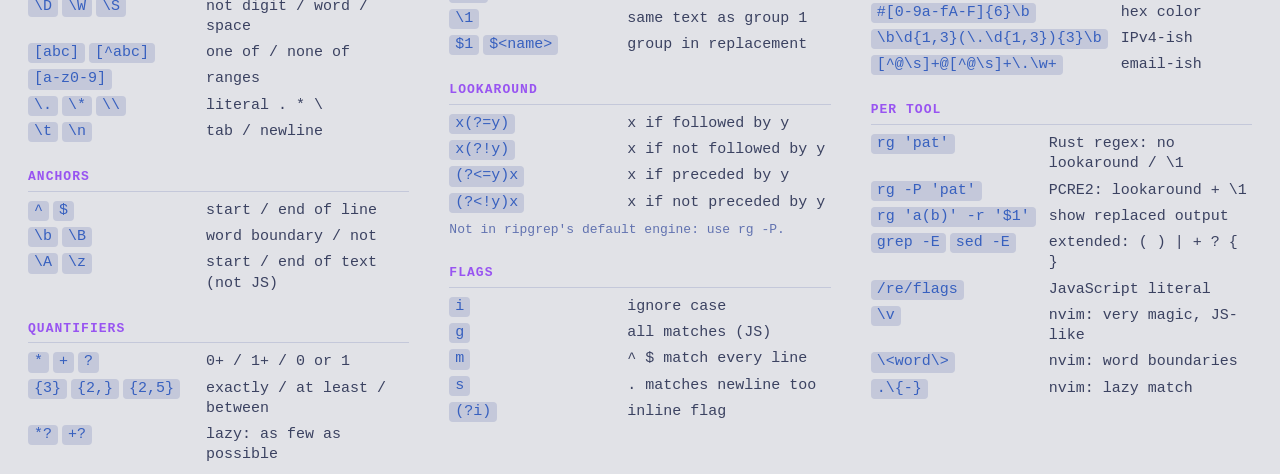
==== commit d26ceca0: "Search, and a measured key column layout The search filters the current tab and marks matches; key n" ====
--- a/index.html
+++ b/index.html
@@ -20,6 +20,7 @@
   <header>
     <h1>cheatsheets</h1>
     <nav aria-label="Sheets"></nav>
+    <input id="search" type="search" placeholder="search" aria-label="Search the sheets (/)" title="Search (/)" autocomplete="off" spellcheck="false">
     <p class="legend"><span class="mine">orange</span> = my config</p>
     <button id="theme" type="button"></button>
   </header>
--- a/style.css
+++ b/style.css
@@ -42,7 +42,26 @@
   padding: 0 28px;
 }
 h1 { color: var(--fg); font-size: 20px; flex: none; }
-.legend { color: var(--muted); font-size: 13px; flex: none; margin-left: auto; }
+.legend { color: var(--muted); font-size: 13px; flex: none; }
+
+#search {
+  flex: none;
+  width: 11rem;
+  margin-left: auto;
+  font: inherit;
+  font-size: 14px;
+  color: var(--fg);
+  background: var(--key-bg);
+  border: 1px solid transparent;
+  border-radius: 999px;
+  padding: 4px 13px;
+  outline: none;
+}
+#search::placeholder { color: var(--muted); }
+#search:focus { border-color: var(--fg); }
+mark { color: inherit; background: color-mix(in srgb, var(--yellow) 45%, transparent); border-radius: 2px; }
+.empty { color: var(--muted); }
+.empty a { color: var(--fg); }
 .legend .mine { color: var(--mine); }
 
 #theme {
@@ -74,8 +93,8 @@
 nav a[aria-current="page"] { color: var(--bg); background: var(--accent); border-color: var(--accent); }
 
 main { padding: 24px 28px 48px; }
-[data-view="all"] article + article { margin-top: 40px; }
-article[hidden] { display: none; }
+[data-view="all"] article:not([hidden]) ~ article:not([hidden]) { margin-top: 40px; }
+[hidden] { display: none !important; }
 h2 { color: var(--accent); font-size: 22px; margin-bottom: 16px; }
 [data-view]:not([data-view="all"]) h2 { display: none; }
 
@@ -93,8 +112,7 @@
   border-bottom: 1px solid var(--line);
 }
 
-/* --key-w is the widest key in the whole sheet (set by app.js), so every
-   section's descriptions start at the same place. */
+/* app.js sets --key-w so descriptions line up across the sheet's sections. */
 dl { display: grid; grid-template-columns: var(--key-w, fit-content(58%)) 1fr; gap: 6px 12px; align-items: baseline; }
 dt { display: flex; flex-wrap: wrap; align-items: baseline; gap: 4px; }
 kbd {
@@ -109,7 +127,8 @@
 .then { color: var(--muted); }
 dd { min-width: 0; }
 dl.stack { grid-template-columns: 1fr; gap: 3px; }
-dl.stack dd { padding-left: 12px; margin-bottom: 5px; }
+/* Lines up with the key text inside the kbd padding. */
+dl.stack dd { padding-left: 6px; margin-bottom: 5px; }
 
 pre {
   font: inherit;
@@ -122,10 +141,18 @@
 }
 .note { color: var(--muted); font-size: 13px; margin-top: 8px; }
 
-/* Phones: title and legend share the first row, tabs scroll on the second. */
+/* Narrower screens: title, legend and switch on the first row; the tabs
+   (scrolling sideways) and the search share the second. */
+@media (max-width: 1240px) {
+  header { flex-wrap: wrap; padding-top: 12px; }
+  header::after { content: ""; order: 1; flex-basis: 100%; }
+  .legend { margin-left: auto; }
+  nav { order: 2; flex: 1 1 0; }
+  #search { order: 3; margin-left: 0; }
+}
 @media (max-width: 760px) {
-  header { flex-wrap: wrap; padding: 12px 16px 0; }
-  nav { order: 1; flex-basis: 100%; }
+  header { padding: 12px 16px 0; gap: 0 12px; }
+  #search { width: 7.5rem; }
   main { padding: 18px 16px 40px; }
   .legend { font-size: 12px; }
   pre { font-size: 13px; }
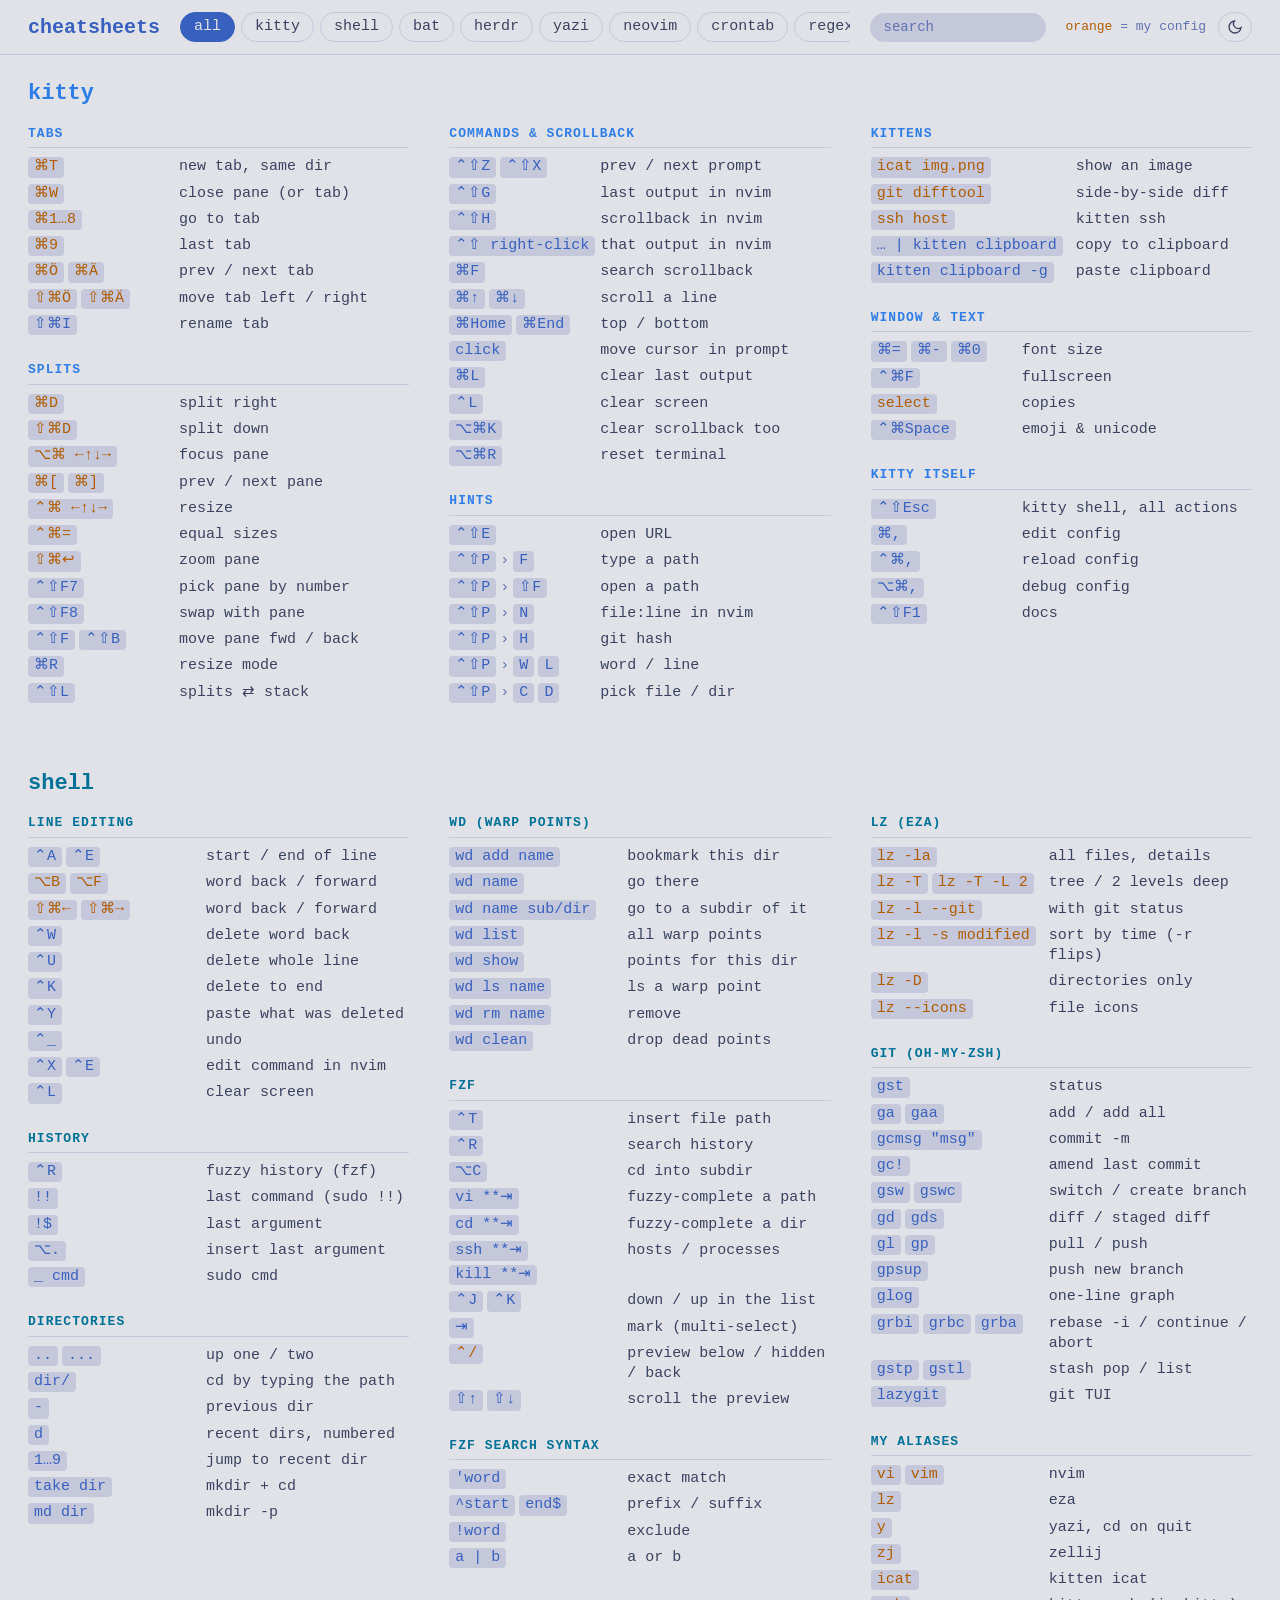
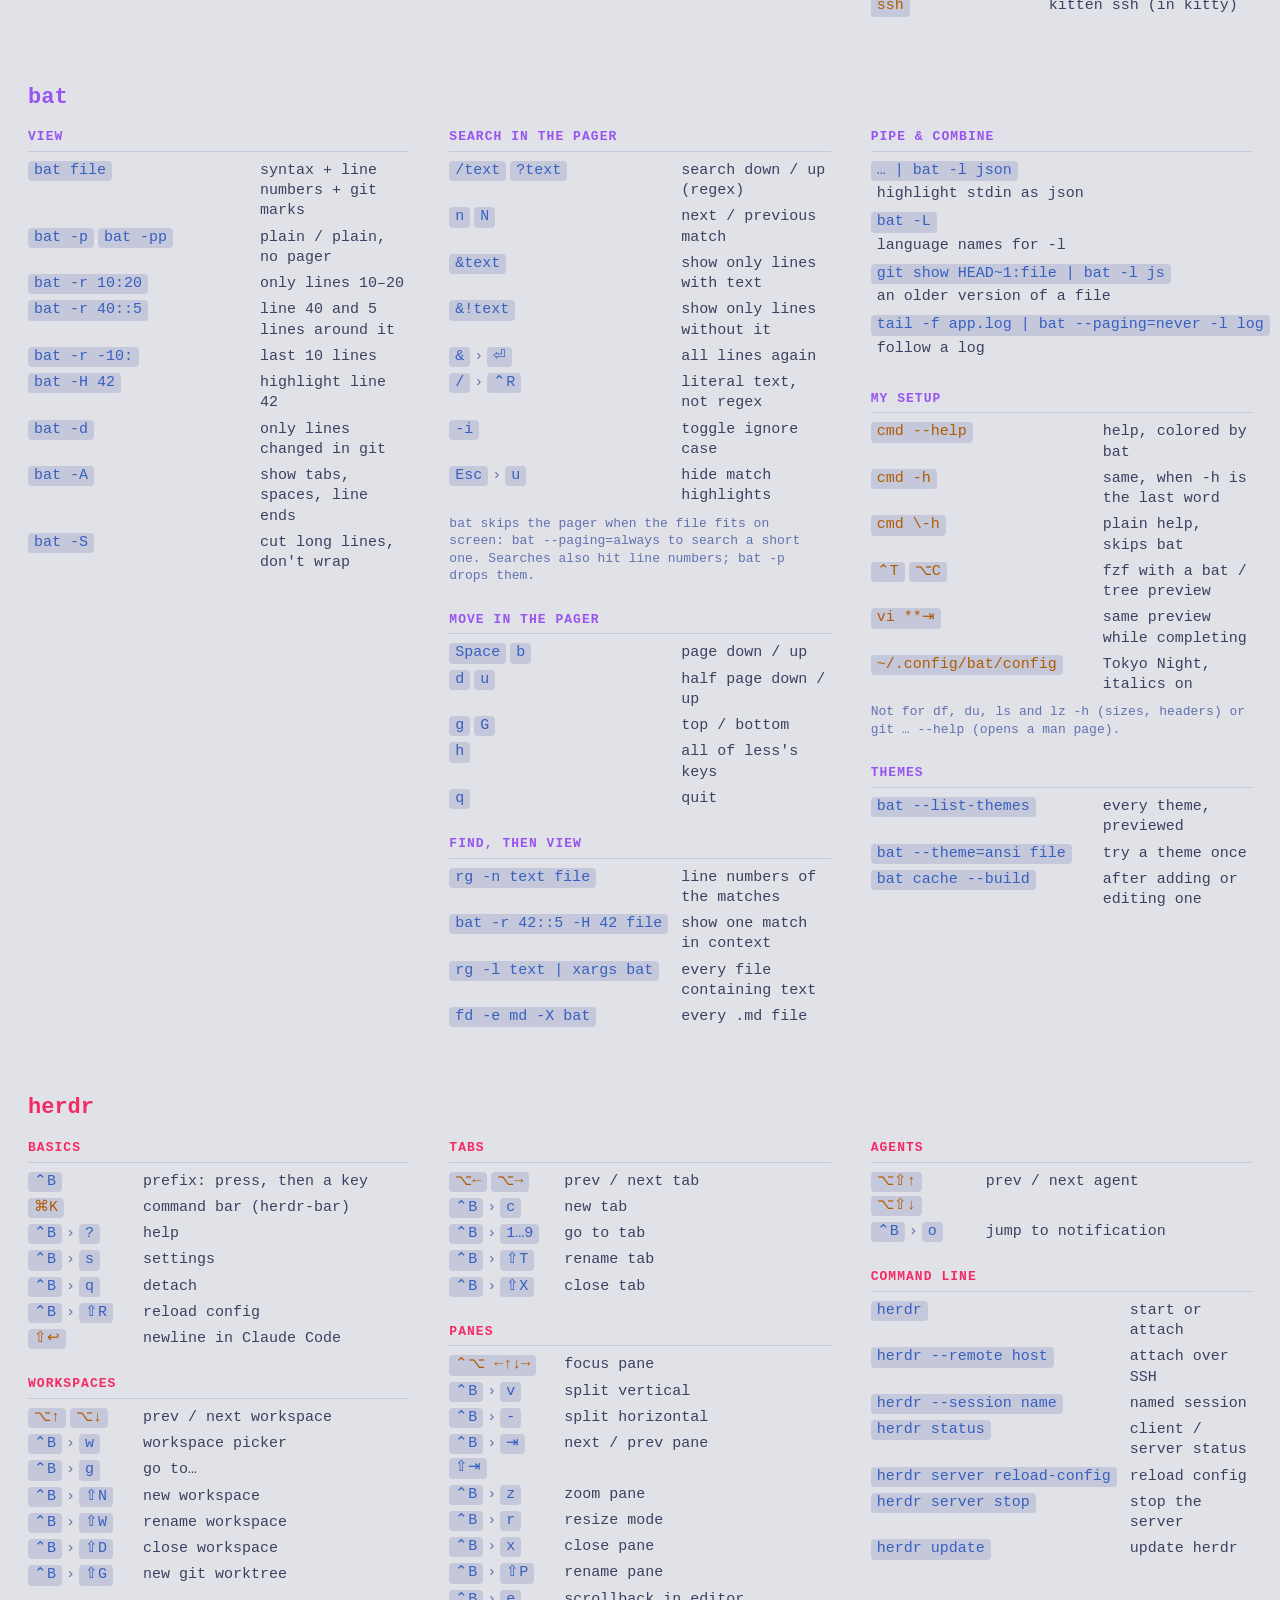
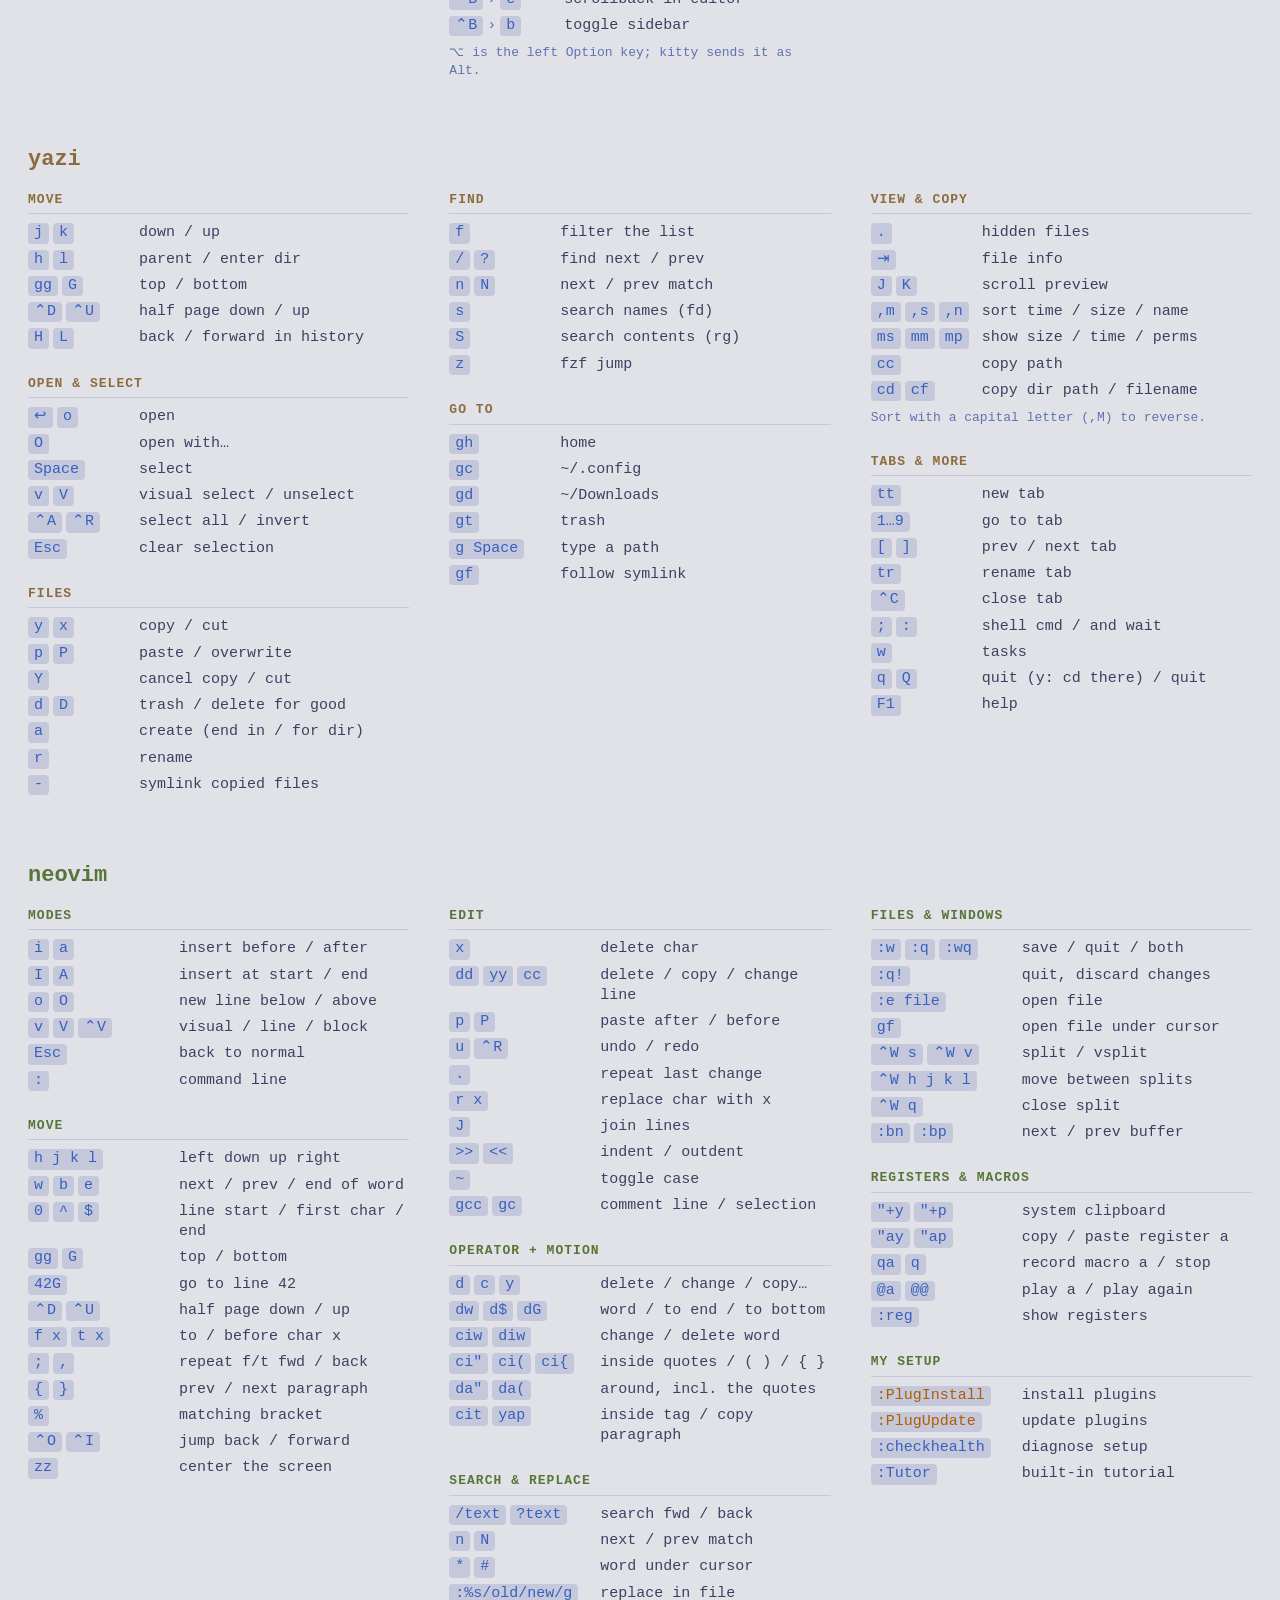
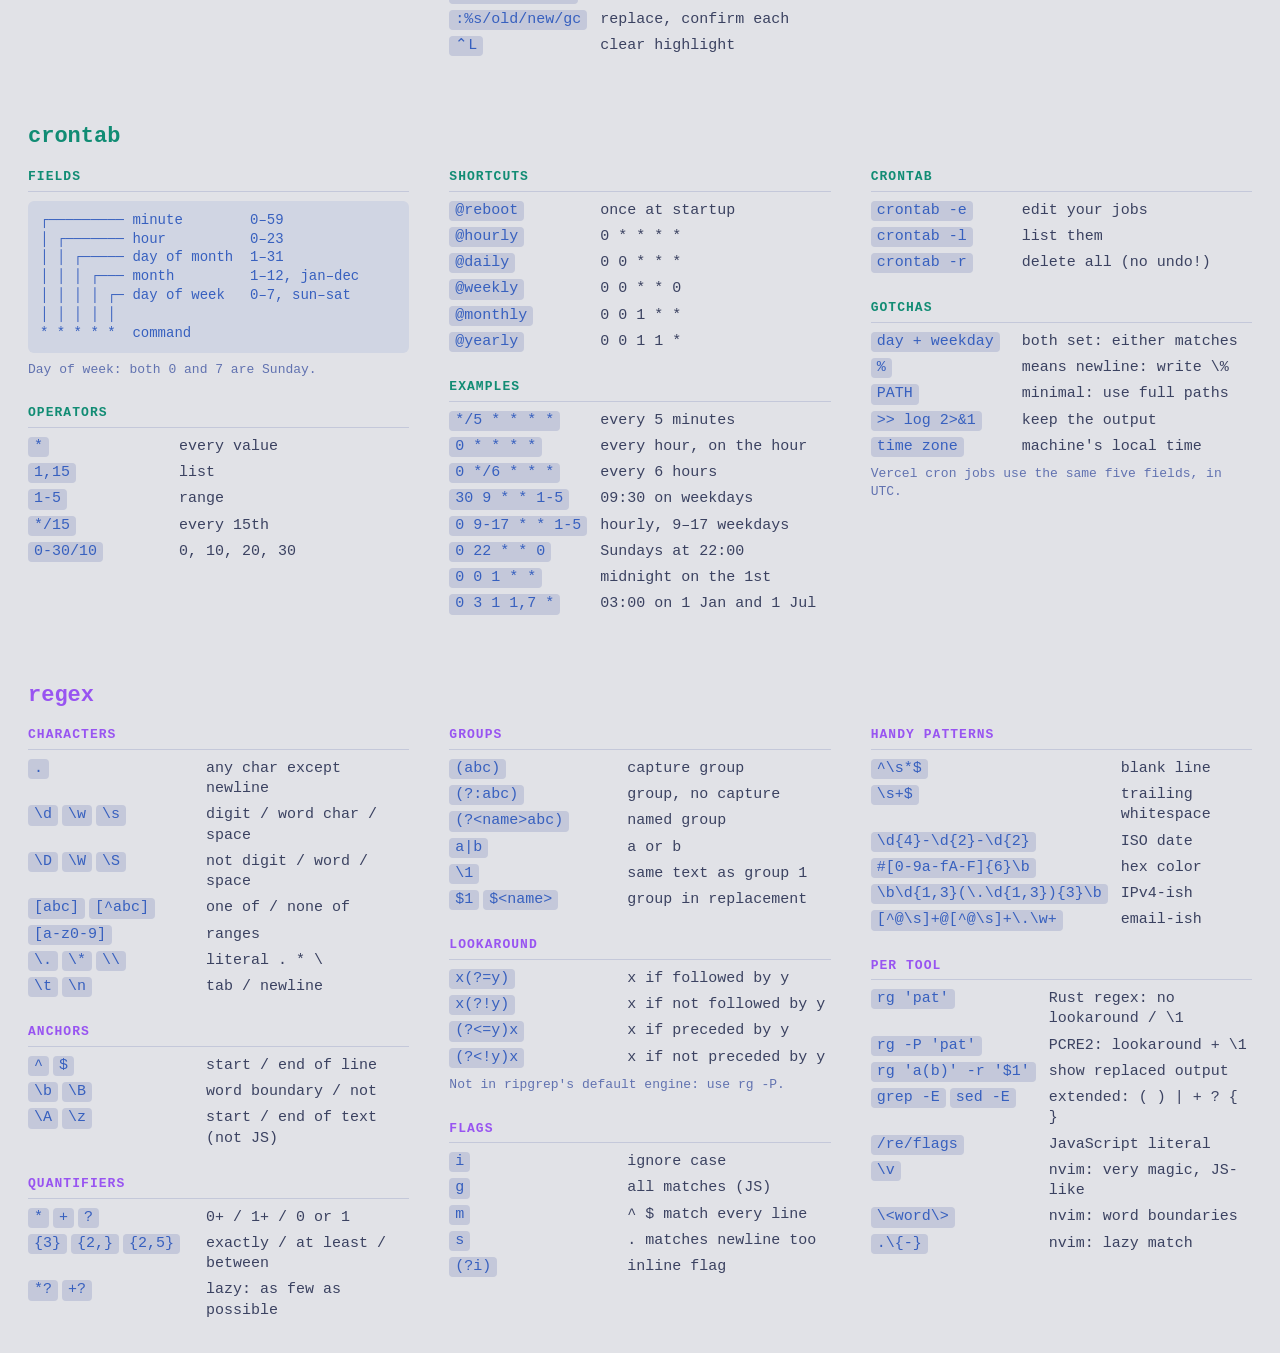
==== commit e0102495: "bat sheet Its own tab now: viewing, searching in the pager (less), finding with rg then viewing, pip" ====
--- a/index.html
+++ b/index.html
@@ -4,7 +4,7 @@
   <meta charset="utf-8">
   <meta name="viewport" content="width=device-width, initial-scale=1, viewport-fit=cover">
   <title>cheatsheets</title>
-  <meta name="description" content="Juhani Kumara's cheatsheets: kitty, shell, herdr, yazi, neovim, crontab and regex.">
+  <meta name="description" content="Juhani Kumara's cheatsheets: kitty, shell, bat, herdr, yazi, neovim, crontab and regex.">
   <meta name="theme-color" content="#1a1b26" media="(prefers-color-scheme: dark)">
   <meta name="theme-color" content="#e1e2e7" media="(prefers-color-scheme: light)">
   <meta name="apple-mobile-web-app-capable" content="yes">
